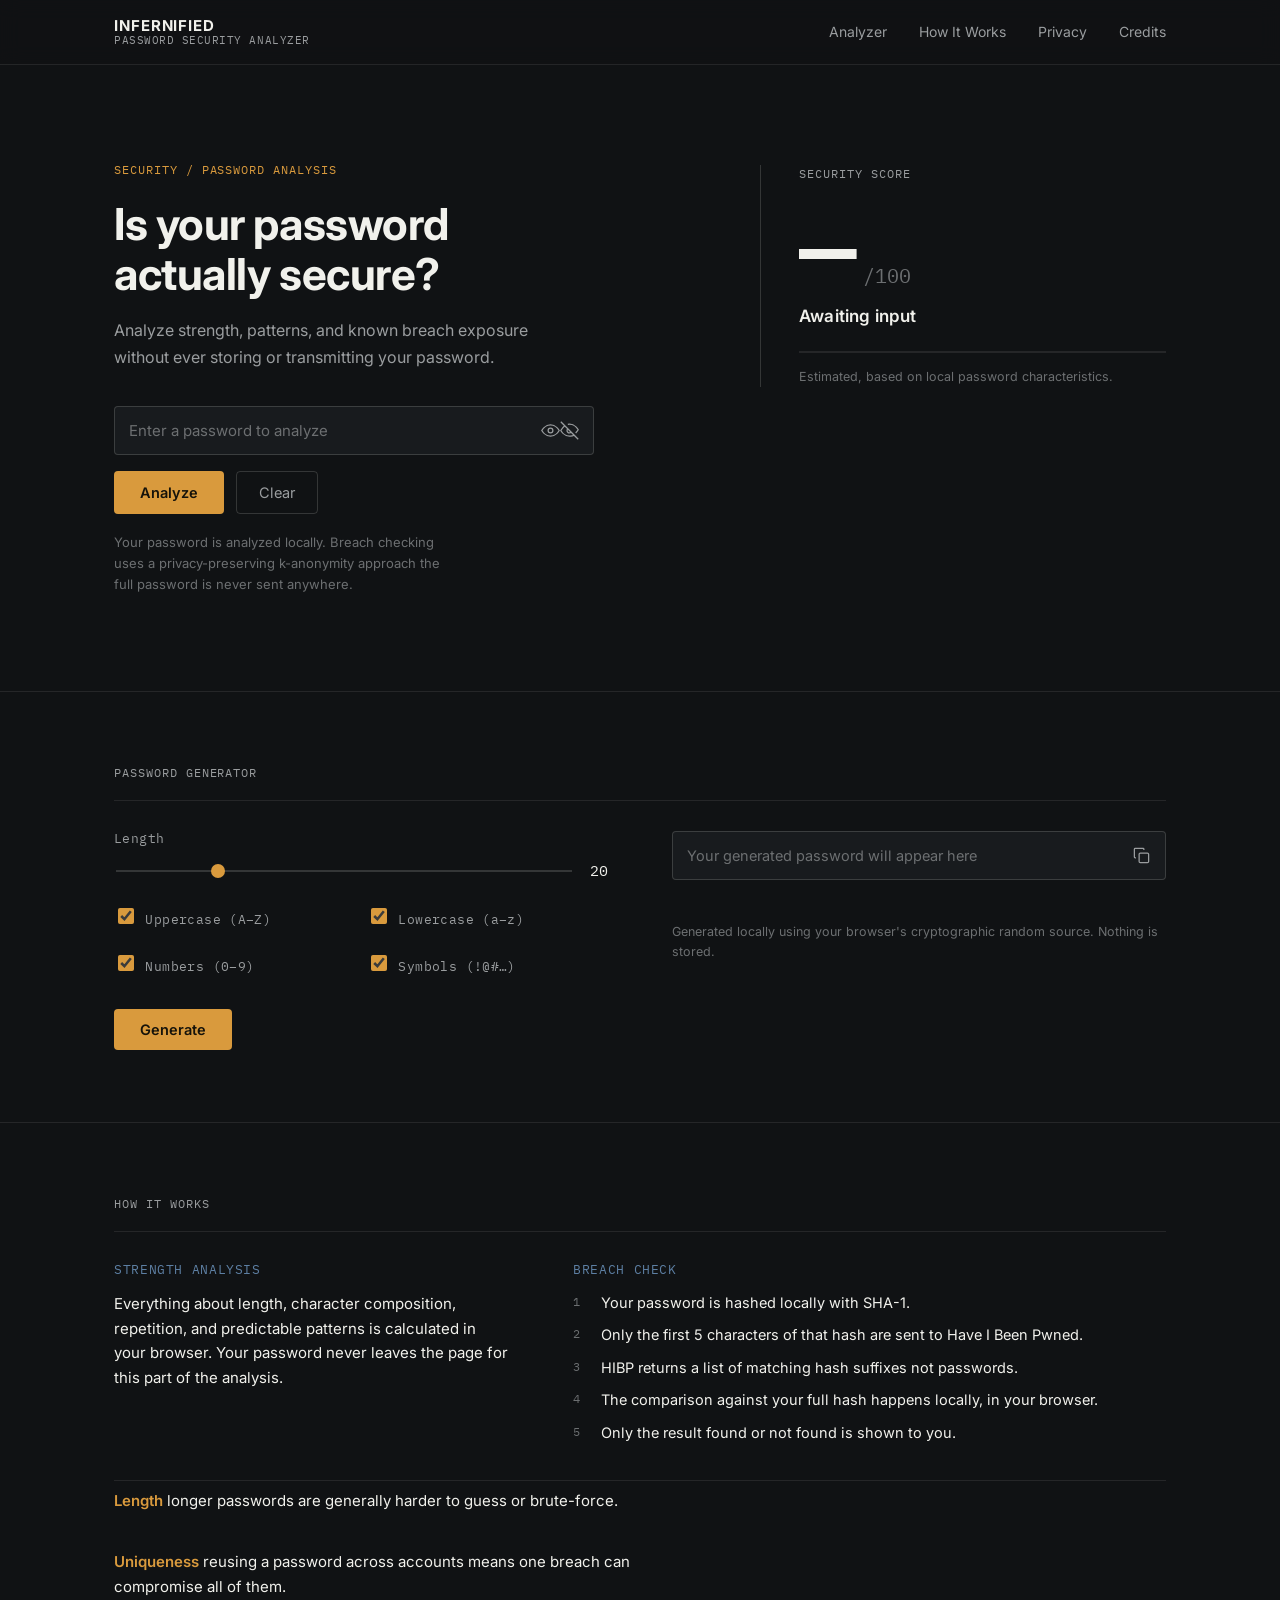
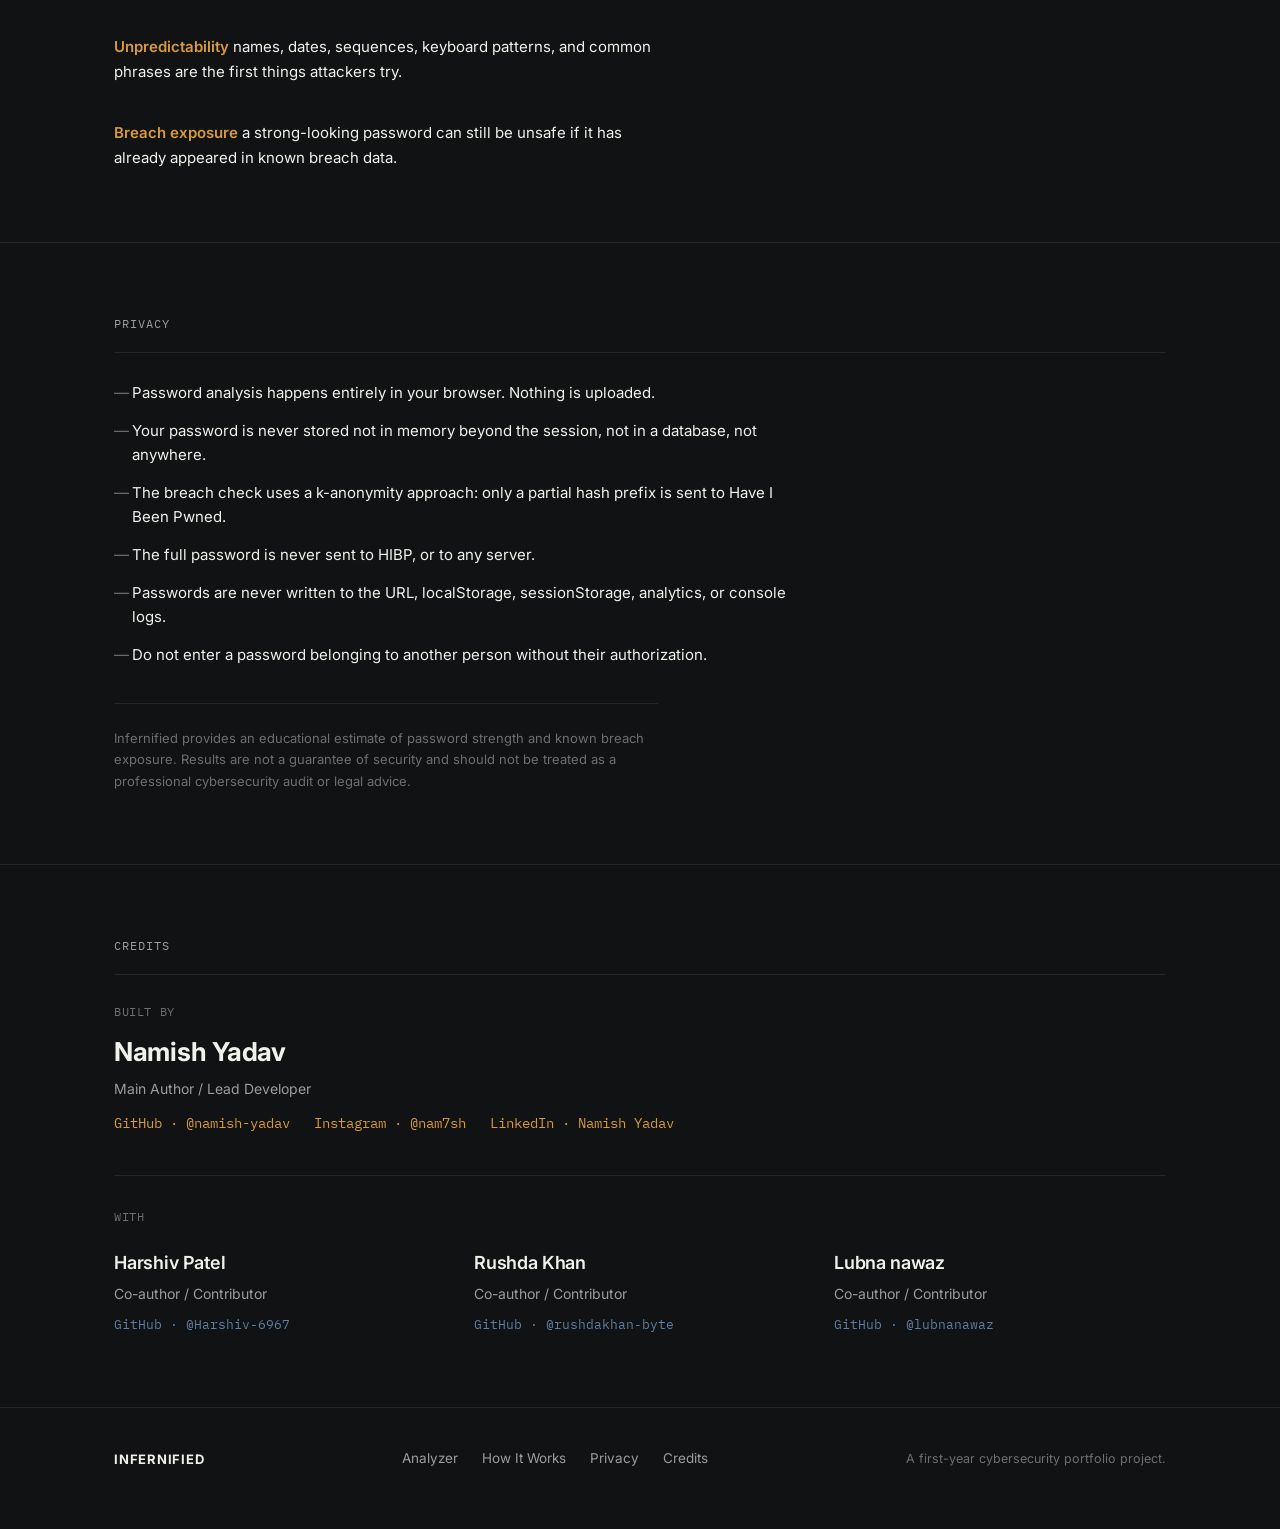
==== index.html @ f770ba9c "added the Open Graph (OG) metadata" ====
<!DOCTYPE html>
<html lang="en">
<head>
<meta charset="UTF-8" />
<meta name="viewport" content="width=device-width, initial-scale=1.0" />
<title>Infernified</title>
<meta name="description" content="A privacy-conscious password security analyzer. Local analysis, k-anonymity breach checking, no password ever stored or transmitted in full." />

<meta property="og:title" content="Infernified" />
<meta property="og:description" content="A privacy-conscious password security analyzer. Local analysis, k-anonymity breach checking, no password ever stored or transmitted in full." />
<meta property="og:image" content="https://infernified.vercel.app/og-image.png" />
<meta property="og:url" content="https://infernified.vercel.app/" />
<meta property="og:type" content="website" />

<meta name="twitter:card" content="summary_large_image" />
<meta name="twitter:title" content="Infernified" />
<meta name="twitter:description" content="A privacy-conscious password security analyzer." />
<meta name="twitter:image" content="https://infernified.vercel.app/og-image.png" />
<link rel="preconnect" href="https://fonts.googleapis.com">
<link rel="apple-touch-icon" sizes="180x180" href="assets/apple-touch-icon.png">
<link rel="icon" type="image/png" sizes="32x32" href="assets/favicon-32x32.png">
<link rel="icon" type="image/png" sizes="16x16" href="assets/favicon-16x16.png">
<link rel="manifest" href="assets/site.webmanifest">
<link rel="preconnect" href="https://fonts.gstatic.com" crossorigin>
<link href="https://fonts.googleapis.com/css2?family=Inter:wght@400;500;600;700&family=IBM+Plex+Mono:wght@400;500;600&display=swap" rel="stylesheet">
<link rel="stylesheet" href="style.css" />
</head>
<body>

<a class="skip-link" href="#main">Skip to content</a>

<header class="site-header">
  <div class="header-inner">
    <a href="#" class="wordmark">
      <span class="wordmark-name">INFERNIFIED</span>
      <span class="wordmark-label">Password Security Analyzer</span>
    </a>
    <nav class="main-nav" aria-label="Primary">
      <a href="#analyzer">Analyzer</a>
      <a href="#how-it-works">How It Works</a>
      <a href="#privacy">Privacy</a>
      <a href="#credits">Credits</a>
    </nav>
    <button class="nav-toggle" id="navToggle" aria-expanded="false" aria-controls="mobileNav" aria-label="Open menu">
      <span></span><span></span><span></span>
    </button>
  </div>
  <nav class="mobile-nav" id="mobileNav" aria-label="Primary mobile">
    <a href="#analyzer">Analyzer</a>
    <a href="#how-it-works">How It Works</a>
    <a href="#privacy">Privacy</a>
    <a href="#credits">Credits</a>
  </nav>
</header>

<main id="main">

  <!-- ============ HERO / ANALYZER ============ -->
  <section class="hero" id="analyzer">
    <div class="hero-inner">

      <div class="hero-left">
        <p class="eyebrow">Security / Password Analysis</p>
        <h1>Is your password actually secure?</h1>
        <p class="hero-sub">
          Analyze strength, patterns, and known breach exposure
          without ever storing or transmitting your password.
        </p>

        <form class="analyzer-form" id="analyzerForm" autocomplete="off">
          <div class="password-field">
            <label for="passwordInput" class="visually-hidden">Enter a password to analyze</label>
            <input
              type="password"
              id="passwordInput"
              name="password"
              placeholder="Enter a password to analyze"
              autocomplete="new-password"
              spellcheck="false"
            />
            <button type="button" class="icon-btn" id="toggleVisibility" aria-label="Show password" aria-pressed="false">
              <svg class="icon-eye" viewBox="0 0 24 24" fill="none" stroke="currentColor" stroke-width="1.6" aria-hidden="true">
                <path d="M1 12s4-7 11-7 11 7 11 7-4 7-11 7-11-7-11-7Z"/>
                <circle cx="12" cy="12" r="3"/>
              </svg>
              <svg class="icon-eye-off" viewBox="0 0 24 24" fill="none" stroke="currentColor" stroke-width="1.6" aria-hidden="true" hidden>
                <path d="M17.94 17.94A10.94 10.94 0 0 1 12 19c-7 0-11-7-11-7a20.3 20.3 0 0 1 5.06-5.94M9.9 4.24A10.4 10.4 0 0 1 12 4c7 0 11 7 11 7a20.3 20.3 0 0 1-3.22 4.06M14.12 14.12a3 3 0 1 1-4.24-4.24"/>
                <path d="M1 1l22 22"/>
              </svg>
            </button>
          </div>

          <div class="form-actions">
            <button type="submit" class="btn-primary" id="analyzeBtn">Analyze</button>
            <button type="button" class="btn-ghost" id="clearBtn">Clear</button>
          </div>

          <p class="local-note">
            Your password is analyzed locally. Breach checking uses a privacy-preserving k-anonymity approach
            the full password is never sent anywhere.
          </p>
        </form>
      </div>

      <div class="hero-right">
        <div class="score-panel" id="scorePanel" aria-live="polite">
          <p class="score-label">Security Score</p>
          <div class="score-value-row">
            <span class="score-value" id="scoreValue">—</span>
            <span class="score-max">/100</span>
          </div>
          <p class="score-classification" id="scoreClassification">Awaiting input</p>
          <div class="score-track" role="img" aria-label="Score indicator">
            <div class="score-fill" id="scoreFill"></div>
          </div>
          <p class="score-footnote">Estimated, based on local password characteristics.</p>
        </div>
      </div>

    </div>
  </section>

  <!-- ============ REPORT ============ -->
  <section class="report-section" id="report" hidden>
    <div class="report-inner">
      <p class="section-eyebrow">Password Analysis</p>
      <hr class="divider" />

      <div class="report-row report-row--summary">
        <div>
          <p class="report-label">Security Score</p>
          <p class="report-summary-text" id="reportSummary">—</p>
        </div>
      </div>
      <hr class="divider" />

      <div class="report-row">
        <p class="report-label">Composition</p>
        <dl class="composition-list" id="compositionList"></dl>
      </div>
      <hr class="divider" />

      <div class="report-row">
        <p class="report-label">Patterns</p>
        <p class="report-text" id="patternText">—</p>
      </div>
      <hr class="divider" />

      <div class="report-row">
        <p class="report-label">Entropy</p>
        <p class="report-text" id="entropyText">—</p>
      </div>
      <hr class="divider" />

      <div class="report-row">
        <p class="report-label">Exposure</p>
        <p class="report-status" id="exposureStatus">—</p>
        <p class="report-text-sub" id="exposureNote"></p>
      </div>
      <hr class="divider" />

      <div class="report-row">
        <p class="report-label">Recommendation</p>
        <p class="report-text" id="recommendationText">—</p>
      </div>
    </div>
  </section>

  <!-- ============ GENERATOR ============ -->
  <section class="generator-section" id="generator">
    <div class="generator-inner">
      <p class="section-eyebrow">Password Generator</p>
      <hr class="divider" />

      <div class="generator-grid">
        <div class="generator-controls">
          <div class="control-row">
            <label for="genLength">Length</label>
            <div class="length-control">
              <input type="range" id="genLength" min="8" max="64" value="20" />
              <output id="genLengthValue" for="genLength">20</output>
            </div>
          </div>

          <div class="control-row control-row--checks">
            <label class="checkbox">
              <input type="checkbox" id="genUpper" checked />
              <span>Uppercase (A–Z)</span>
            </label>
            <label class="checkbox">
              <input type="checkbox" id="genLower" checked />
              <span>Lowercase (a–z)</span>
            </label>
            <label class="checkbox">
              <input type="checkbox" id="genNumbers" checked />
              <span>Numbers (0–9)</span>
            </label>
            <label class="checkbox">
              <input type="checkbox" id="genSymbols" checked />
              <span>Symbols (!@#…)</span>
            </label>
          </div>

          <div class="form-actions">
            <button type="button" class="btn-primary" id="generateBtn">Generate</button>
          </div>
        </div>

        <div class="generator-output">
          <label for="generatedPassword" class="visually-hidden">Generated password</label>
          <div class="generated-row">
            <input type="text" id="generatedPassword" readonly placeholder="Your generated password will appear here" />
            <button type="button" class="icon-btn" id="copyBtn" aria-label="Copy password">
              <svg viewBox="0 0 24 24" fill="none" stroke="currentColor" stroke-width="1.6" aria-hidden="true">
                <rect x="9" y="9" width="12" height="12" rx="1.5"/>
                <path d="M5 15H4a1 1 0 0 1-1-1V4a1 1 0 0 1 1-1h10a1 1 0 0 1 1 1v1"/>
              </svg>
            </button>
          </div>
          <p class="copy-feedback" id="copyFeedback" aria-live="polite"></p>
          <p class="report-footnote">Generated locally using your browser's cryptographic random source. Nothing is stored.</p>
        </div>
      </div>
    </div>
  </section>

  <!-- ============ HOW IT WORKS ============ -->
  <section class="how-section" id="how-it-works">
    <div class="how-inner">
      <p class="section-eyebrow">How It Works</p>
      <hr class="divider" />

      <div class="how-grid">
        <div class="how-col">
          <p class="how-label">Strength analysis</p>
          <p class="report-text">
            Everything about length, character composition, repetition, and predictable
            patterns is calculated in your browser. Your password never leaves the page
            for this part of the analysis.
          </p>
        </div>
        <div class="how-col">
          <p class="how-label">Breach check</p>
          <ol class="flow-list">
            <li>Your password is hashed locally with SHA-1.</li>
            <li>Only the first 5 characters of that hash are sent to Have I Been Pwned.</li>
            <li>HIBP returns a list of matching hash suffixes not passwords.</li>
            <li>The comparison against your full hash happens locally, in your browser.</li>
            <li>Only the result found or not found is shown to you.</li>
          </ol>
        </div>
      </div>

      <div class="how-explainer">
        <p class="report-text">
          <strong>Length</strong> longer passwords are generally harder to guess or brute-force.
        </p>
        <p class="report-text">
          <strong>Uniqueness</strong> reusing a password across accounts means one breach can compromise all of them.
        </p>
        <p class="report-text">
          <strong>Unpredictability</strong> names, dates, sequences, keyboard patterns, and common
          phrases are the first things attackers try.
        </p>
        <p class="report-text">
          <strong>Breach exposure</strong> a strong-looking password can still be unsafe if it has
          already appeared in known breach data.
        </p>
      </div>
    </div>
  </section>

  <!-- ============ PRIVACY ============ -->
  <section class="privacy-section" id="privacy">
    <div class="privacy-inner">
      <p class="section-eyebrow">Privacy</p>
      <hr class="divider" />
      <ul class="privacy-list">
        <li>Password analysis happens entirely in your browser. Nothing is uploaded.</li>
        <li>Your password is never stored not in memory beyond the session, not in a database, not anywhere.</li>
        <li>The breach check uses a k-anonymity approach: only a partial hash prefix is sent to Have I Been Pwned.</li>
        <li>The full password is never sent to HIBP, or to any server.</li>
        <li>Passwords are never written to the URL, localStorage, sessionStorage, analytics, or console logs.</li>
        <li>Do not enter a password belonging to another person without their authorization.</li>
      </ul>

      <p class="disclaimer">
        Infernified provides an educational estimate of password strength and known breach
        exposure. Results are not a guarantee of security and should not be treated as a
        professional cybersecurity audit or legal advice.
      </p>
    </div>
  </section>

  <!-- ============ CREDITS ============ -->
  <section class="credits-section" id="credits">
    <div class="credits-inner">
      <p class="section-eyebrow">Credits</p>
      <hr class="divider" />

      <p class="credits-built-by">Built by</p>

      <div class="credit-main">
        <p class="credit-name">Namish Yadav</p>
        <p class="credit-role">Main Author / Lead Developer</p>
        <div class="credit-links">
          <a href="https://github.com/namish-yadav" target="_blank" rel="noopener noreferrer">GitHub · @namish-yadav</a>
          <a href="https://instagram.com/nam7sh" target="_blank" rel="noopener noreferrer">Instagram · @nam7sh</a>
          <a href="https://www.linkedin.com/in/namish-yadav-639769408/" target="_blank" rel="noopener noreferrer">LinkedIn · Namish Yadav</a>
        </div>
      </div>

      <p class="credits-with">With</p>

      <div class="credit-co-list">
        <div class="credit-co">
          <p class="credit-name credit-name--co">Harshiv Patel</p>
          <p class="credit-role">Co-author / Contributor</p>
          <a href="https://github.com/Harshiv-6967" target="_blank" rel="noopener noreferrer">GitHub · @Harshiv-6967</a>
        </div>
        <div class="credit-co">
          <p class="credit-name credit-name--co">Rushda Khan</p>
          <p class="credit-role">Co-author / Contributor</p>
          <a href="https://github.com/rushdakhan-byte" target="_blank" rel="noopener noreferrer">GitHub · @rushdakhan-byte</a>
         <!-- not needed <span class="credit-pending">GitHub · Pending</span> --> 
        </div>
        <div class="credit-co">
          <p class="credit-name credit-name--co">Lubna nawaz</p>
          <p class="credit-role">Co-author / Contributor</p>
          <a href="https://github.com/lubnanawaz" target="_blank" rel="noopener noreferrer">GitHub · @lubnanawaz</a>

           <!-- not needed <span class="credit-pending">GitHub · Pending</span> --> 
        </div>
      </div>
    </div>
  </section>

</main>

<footer class="site-footer">
  <div class="footer-inner">
    <span class="wordmark-name wordmark-name--small">INFERNIFIED</span>
    <nav class="footer-nav" aria-label="Footer">
      <a href="#analyzer">Analyzer</a>
      <a href="#how-it-works">How It Works</a>
      <a href="#privacy">Privacy</a>
      <a href="#credits">Credits</a>
    </nav>
    <p class="footer-note">A first-year cybersecurity portfolio project.</p>
  </div>
</footer>

<script src="script.js"></script>
</body>
</html>
---- style.css ----
/* ==========================================================
   INFERNIFIED — Design Tokens
   ========================================================== */

:root {
  --bg: #101214;
  --surface: #181B1E;
  --surface-raised: #1D2023;
  --text-primary: #F1F1EC;
  --text-secondary: #9A9D9F;
  --text-tertiary: #6C6F71;
  --accent: #D99A3D;
  --accent-blue: #5D7FA3;
  --border: rgba(241, 241, 236, 0.09);
  --border-strong: rgba(241, 241, 236, 0.16);

  --state-danger: #C4674B;
  --state-caution: #C9A24D;
  --state-neutral: #7C9A87;

  --font-ui: 'Inter', -apple-system, BlinkMacSystemFont, 'Segoe UI', sans-serif;
  --font-mono: 'IBM Plex Mono', 'SFMono-Regular', Consolas, monospace;

  --max-width: 1180px;
  --edge: clamp(20px, 5vw, 64px);

  --ease: cubic-bezier(0.2, 0.6, 0.2, 1);
}

@media (prefers-reduced-motion: reduce) {
  * {
    animation-duration: 0.001ms !important;
    animation-iteration-count: 1 !important;
    transition-duration: 0.001ms !important;
    scroll-behavior: auto !important;
  }
}

/* ==========================================================
   Reset
   ========================================================== */

*, *::before, *::after { box-sizing: border-box; }

html {
  scroll-behavior: smooth;
  scroll-padding-top: 88px;
}

body {
  margin: 0;
  background: var(--bg);
  color: var(--text-primary);
  font-family: var(--font-ui);
  font-size: 16px;
  line-height: 1.55;
  -webkit-font-smoothing: antialiased;
  text-rendering: optimizeLegibility;
}

img { max-width: 100%; display: block; }
a { color: inherit; text-decoration: none; }
button { font-family: inherit; cursor: pointer; }
input { font-family: inherit; }
ul, ol, dl { margin: 0; padding: 0; }
h1, h2, h3, p { margin: 0; }

.visually-hidden {
  position: absolute;
  width: 1px; height: 1px;
  padding: 0; margin: -1px;
  overflow: hidden;
  clip: rect(0,0,0,0);
  white-space: nowrap; border: 0;
}

.skip-link {
  position: absolute;
  top: -48px; left: 12px;
  background: var(--accent);
  color: #101214;
  padding: 10px 16px;
  border-radius: 4px;
  font-weight: 600;
  z-index: 200;
  transition: top 0.2s var(--ease);
}
.skip-link:focus { top: 12px; }

:focus-visible {
  outline: 2px solid var(--accent);
  outline-offset: 3px;
  border-radius: 2px;
}

/* ==========================================================
   Header
   ========================================================== */

.site-header {
  position: sticky;
  top: 0;
  z-index: 100;
  background: rgba(16, 18, 20, 0.88);
  backdrop-filter: blur(10px);
  border-bottom: 1px solid var(--border);
}

.header-inner {
  max-width: var(--max-width);
  margin: 0 auto;
  padding: 18px var(--edge);
  display: flex;
  align-items: center;
  justify-content: space-between;
  gap: 24px;
}

.wordmark {
  display: flex;
  flex-direction: column;
  gap: 2px;
  line-height: 1;
}

.wordmark-name {
  font-size: 15px;
  font-weight: 700;
  letter-spacing: 0.06em;
}

.wordmark-name--small { font-size: 13px; }

.wordmark-label {
  font-family: var(--font-mono);
  font-size: 10.5px;
  letter-spacing: 0.05em;
  color: var(--text-secondary);
  text-transform: uppercase;
}

.main-nav {
  display: flex;
  gap: 32px;
}

.main-nav a {
  font-size: 14px;
  color: var(--text-secondary);
  transition: color 0.15s var(--ease);
}

.main-nav a:hover,
.main-nav a:focus-visible { color: var(--text-primary); }

.nav-toggle {
  display: none;
  flex-direction: column;
  gap: 5px;
  background: none;
  border: none;
  padding: 8px;
}

.nav-toggle span {
  width: 20px; height: 1.5px;
  background: var(--text-primary);
  display: block;
}

.mobile-nav {
  display: none;
  flex-direction: column;
  padding: 8px var(--edge) 20px;
  border-top: 1px solid var(--border);
}

.mobile-nav a {
  padding: 12px 0;
  font-size: 15px;
  color: var(--text-secondary);
  border-bottom: 1px solid var(--border);
}

.mobile-nav.open { display: flex; }

/* ==========================================================
   Hero
   ========================================================== */

.hero {
  padding: clamp(48px, 8vw, 96px) 0 clamp(56px, 8vw, 96px);
  border-bottom: 1px solid var(--border);
}

.hero-inner {
  max-width: var(--max-width);
  margin: 0 auto;
  padding: 0 var(--edge);
  display: grid;
  grid-template-columns: minmax(0, 1.05fr) minmax(280px, 0.75fr);
  gap: clamp(40px, 6vw, 96px);
  align-items: start;
}

.eyebrow {
  font-family: var(--font-mono);
  font-size: 12px;
  letter-spacing: 0.08em;
  text-transform: uppercase;
  color: var(--accent);
  margin-bottom: 20px;
}

.hero-left h1 {
  font-size: clamp(30px, 4vw, 44px);
  font-weight: 700;
  line-height: 1.14;
  letter-spacing: -0.01em;
  max-width: 16ch;
}

.hero-sub {
  margin-top: 18px;
  color: var(--text-secondary);
  font-size: 16px;
  max-width: 46ch;
  line-height: 1.65;
}

.analyzer-form {
  margin-top: 36px;
  max-width: 480px;
}

.password-field {
  display: flex;
  align-items: center;
  border: 1px solid var(--border-strong);
  background: var(--surface);
  border-radius: 4px;
  transition: border-color 0.15s var(--ease);
}

.password-field:focus-within {
  border-color: var(--accent);
}

.password-field input {
  flex: 1;
  min-width: 0;
  background: transparent;
  border: none;
  color: var(--text-primary);
  font-size: 15px;
  padding: 14px 14px;
  outline: none;
}

.password-field input::placeholder { color: var(--text-tertiary); }

.icon-btn {
  background: none;
  border: none;
  color: var(--text-secondary);
  padding: 10px 14px;
  display: flex;
  align-items: center;
  transition: color 0.15s var(--ease);
}

.icon-btn:hover { color: var(--text-primary); }
.icon-btn svg { width: 19px; height: 19px; }

.form-actions {
  display: flex;
  gap: 12px;
  margin-top: 16px;
}

.btn-primary {
  background: var(--accent);
  color: #16130A;
  border: none;
  font-weight: 600;
  font-size: 14.5px;
  padding: 12px 26px;
  border-radius: 4px;
  transition: filter 0.15s var(--ease), transform 0.1s var(--ease);
}

.btn-primary:hover { filter: brightness(1.08); }
.btn-primary:active { transform: translateY(1px); }

.btn-ghost {
  background: transparent;
  color: var(--text-secondary);
  border: 1px solid var(--border-strong);
  font-size: 14.5px;
  padding: 12px 22px;
  border-radius: 4px;
  transition: border-color 0.15s var(--ease), color 0.15s var(--ease);
}

.btn-ghost:hover { border-color: var(--text-secondary); color: var(--text-primary); }

.local-note {
  margin-top: 18px;
  font-size: 13px;
  color: var(--text-tertiary);
  line-height: 1.6;
  max-width: 42ch;
}

/* ---- Score panel ---- */

.hero-right { padding-top: 4px; }

.score-panel {
  border-left: 1px solid var(--border-strong);
  padding-left: clamp(24px, 3vw, 40px);
}

.score-label {
  font-family: var(--font-mono);
  font-size: 12px;
  letter-spacing: 0.08em;
  text-transform: uppercase;
  color: var(--text-secondary);
}

.score-value-row {
  display: flex;
  align-items: baseline;
  gap: 8px;
  margin-top: 14px;
}

.score-value {
  font-family: var(--font-mono);
  font-size: clamp(64px, 9vw, 96px);
  font-weight: 600;
  line-height: 1;
  letter-spacing: -0.02em;
  transition: color 0.25s var(--ease);
}

.score-max {
  font-family: var(--font-mono);
  font-size: 20px;
  color: var(--text-tertiary);
}

.score-classification {
  margin-top: 10px;
  font-size: 17px;
  font-weight: 600;
  letter-spacing: 0.01em;
}

.score-track {
  margin-top: 22px;
  height: 2px;
  background: var(--border);
  position: relative;
  overflow: hidden;
}

.score-fill {
  height: 100%;
  width: 0%;
  background: var(--accent);
  transition: width 0.4s var(--ease), background-color 0.3s var(--ease);
}

.score-footnote {
  margin-top: 14px;
  font-size: 12.5px;
  color: var(--text-tertiary);
}

/* score state colors */
.score-panel[data-state="very-weak"] .score-value,
.score-panel[data-state="weak"] .score-value { color: var(--state-danger); }
.score-panel[data-state="very-weak"] .score-fill,
.score-panel[data-state="weak"] .score-fill { background: var(--state-danger); }

.score-panel[data-state="moderate"] .score-value { color: var(--state-caution); }
.score-panel[data-state="moderate"] .score-fill { background: var(--state-caution); }

.score-panel[data-state="strong"] .score-value,
.score-panel[data-state="very-strong"] .score-value { color: var(--text-primary); }
.score-panel[data-state="strong"] .score-fill,
.score-panel[data-state="very-strong"] .score-fill { background: var(--accent); }

/* ==========================================================
   Shared section layout
   ========================================================== */

.report-section,
.generator-section,
.how-section,
.privacy-section,
.credits-section {
  border-bottom: 1px solid var(--border);
}

.report-inner,
.generator-inner,
.how-inner,
.privacy-inner,
.credits-inner {
  max-width: var(--max-width);
  margin: 0 auto;
  padding: clamp(48px, 6vw, 72px) var(--edge);
}

.section-eyebrow {
  font-family: var(--font-mono);
  font-size: 12px;
  letter-spacing: 0.08em;
  text-transform: uppercase;
  color: var(--text-secondary);
  margin-bottom: 18px;
}

.divider {
  border: none;
  border-top: 1px solid var(--border);
  margin: 0 0 28px;
}

.report-row { padding-bottom: 28px; }

.report-label {
  font-family: var(--font-mono);
  font-size: 12.5px;
  letter-spacing: 0.05em;
  text-transform: uppercase;
  color: var(--text-secondary);
  margin-bottom: 12px;
}

.report-summary-text {
  font-size: 16px;
  max-width: 60ch;
  color: var(--text-primary);
}

.report-text {
  font-size: 15px;
  color: var(--text-primary);
  max-width: 62ch;
  line-height: 1.65;
}

.report-text-sub {
  margin-top: 8px;
  font-size: 13.5px;
  color: var(--text-tertiary);
  max-width: 55ch;
}

.report-footnote {
  margin-top: 14px;
  font-size: 12.5px;
  color: var(--text-tertiary);
}

.report-status {
  font-size: 16px;
  font-weight: 600;
}

.report-status[data-status="found"] { color: var(--state-danger); }
.report-status[data-status="not-found"] { color: var(--text-primary); }
.report-status[data-status="unavailable"] { color: var(--state-caution); }

/* composition list */

.composition-list {
  display: grid;
  grid-template-columns: repeat(auto-fill, minmax(220px, 1fr));
  gap: 12px 32px;
}

.composition-list div {
  display: flex;
  justify-content: space-between;
  align-items: baseline;
  border-bottom: 1px solid var(--border);
  padding-bottom: 8px;
}

.composition-list dt {
  font-size: 14px;
  color: var(--text-secondary);
}

.composition-list dd {
  margin: 0;
  font-family: var(--font-mono);
  font-size: 14px;
  color: var(--text-primary);
}

.composition-list dd[data-present="true"] { color: var(--accent); }
.composition-list dd[data-present="false"] { color: var(--text-tertiary); }

/* ==========================================================
   Generator
   ========================================================== */

.generator-grid {
  display: grid;
  grid-template-columns: minmax(0, 1fr) minmax(0, 1fr);
  gap: clamp(32px, 5vw, 64px);
}

.control-row { margin-bottom: 22px; }

.control-row label {
  display: block;
  font-size: 13px;
  color: var(--text-secondary);
  margin-bottom: 10px;
  font-family: var(--font-mono);
  letter-spacing: 0.03em;
}

.length-control {
  display: flex;
  align-items: center;
  gap: 16px;
}

.length-control input[type="range"] {
  flex: 1;
  appearance: none;
  height: 2px;
  background: var(--border-strong);
  outline: none;
}

.length-control input[type="range"]::-webkit-slider-thumb {
  appearance: none;
  width: 14px; height: 14px;
  border-radius: 50%;
  background: var(--accent);
  cursor: pointer;
  border: none;
}

.length-control input[type="range"]::-moz-range-thumb {
  width: 14px; height: 14px;
  border-radius: 50%;
  background: var(--accent);
  cursor: pointer;
  border: none;
}

.length-control output {
  font-family: var(--font-mono);
  font-size: 15px;
  min-width: 2ch;
  text-align: right;
}

.control-row--checks {
  display: grid;
  grid-template-columns: 1fr 1fr;
  gap: 12px;
}

.checkbox {
  display: flex;
  align-items: center;
  gap: 10px;
  font-size: 14.5px;
  color: var(--text-primary);
  cursor: pointer;
}

.checkbox input {
  width: 16px; height: 16px;
  accent-color: var(--accent);
}

.generator-output { padding-top: 2px; }

.generated-row {
  display: flex;
  align-items: center;
  border: 1px solid var(--border-strong);
  background: var(--surface);
  border-radius: 4px;
}

.generated-row input {
  flex: 1;
  min-width: 0;
  background: transparent;
  border: none;
  color: var(--text-primary);
  font-family: var(--font-mono);
  font-size: 14.5px;
  padding: 14px;
  outline: none;
}

.generated-row input::placeholder {
  font-family: var(--font-ui);
  color: var(--text-tertiary);
}

.copy-feedback {
  margin-top: 10px;
  font-size: 13px;
  color: var(--accent);
  min-height: 18px;
}

/* ==========================================================
   How it works
   ========================================================== */

.how-grid {
  display: grid;
  grid-template-columns: minmax(0, 0.8fr) minmax(0, 1.2fr);
  gap: clamp(32px, 5vw, 64px);
  margin-bottom: 36px;
}

.how-label {
  font-family: var(--font-mono);
  font-size: 12.5px;
  letter-spacing: 0.05em;
  text-transform: uppercase;
  color: var(--accent-blue);
  margin-bottom: 12px;
}

.flow-list {
  list-style: none;
  counter-reset: flow;
  display: flex;
  flex-direction: column;
  gap: 10px;
}

.flow-list li {
  counter-increment: flow;
  font-size: 14.5px;
  color: var(--text-primary);
  padding-left: 28px;
  position: relative;
  line-height: 1.55;
}

.flow-list li::before {
  content: counter(flow);
  position: absolute;
  left: 0;
  top: 0.1em;
  font-family: var(--font-mono);
  font-size: 12px;
  color: var(--text-tertiary);
}

.how-explainer {
  display: grid;
  gap: 18px;
  padding-top: 8px;
  border-top: 1px solid var(--border);
}

.how-explainer p { padding-top: 18px; }
.how-explainer p:first-child { padding-top: 0; }

.how-explainer strong { color: var(--accent); font-weight: 600; }

/* ==========================================================
   Privacy
   ========================================================== */

.privacy-list {
  display: flex;
  flex-direction: column;
  gap: 14px;
  list-style: none;
  max-width: 68ch;
  margin-bottom: 36px;
}

.privacy-list li {
  font-size: 15px;
  line-height: 1.6;
  color: var(--text-primary);
  padding-left: 18px;
  position: relative;
}

.privacy-list li::before {
  content: '—';
  position: absolute;
  left: 0;
  color: var(--text-tertiary);
}

.disclaimer {
  font-size: 13px;
  color: var(--text-tertiary);
  max-width: 68ch;
  line-height: 1.65;
  border-top: 1px solid var(--border);
  padding-top: 24px;
}

/* ==========================================================
   Credits
   ========================================================== */

.credits-built-by {
  font-family: var(--font-mono);
  font-size: 12px;
  letter-spacing: 0.05em;
  text-transform: uppercase;
  color: var(--text-tertiary);
  margin-bottom: 10px;
}

.credit-main { margin-bottom: 40px; }

.credit-name {
  font-size: 26px;
  font-weight: 700;
  letter-spacing: -0.01em;
}

.credit-name--co { font-size: 18px; font-weight: 600; }

.credit-role {
  margin-top: 6px;
  font-size: 14px;
  color: var(--text-secondary);
}

.credit-links {
  display: flex;
  gap: 24px;
  margin-top: 14px;
  flex-wrap: wrap;
}

.credit-links a {
  font-family: var(--font-mono);
  font-size: 13.5px;
  color: var(--accent);
  border-bottom: 1px solid transparent;
  transition: border-color 0.15s var(--ease);
}

.credit-links a:hover,
.credit-links a:focus-visible { border-color: var(--accent); }

.credits-with {
  font-family: var(--font-mono);
  font-size: 12px;
  letter-spacing: 0.05em;
  text-transform: uppercase;
  color: var(--text-tertiary);
  margin-bottom: 22px;
  border-top: 1px solid var(--border);
  padding-top: 32px;
}

.credit-co-list {
  display: grid;
  grid-template-columns: repeat(auto-fit, minmax(200px, 1fr));
  gap: 28px;
}

.credit-co a {
  display: inline-block;
  margin-top: 10px;
  font-family: var(--font-mono);
  font-size: 13px;
  color: var(--accent-blue);
}

.credit-pending {
  display: inline-block;
  margin-top: 10px;
  font-family: var(--font-mono);
  font-size: 13px;
  color: var(--text-tertiary);
}

/* ==========================================================
   Footer
   ========================================================== */

.site-footer { padding: 40px 0 60px; }

.footer-inner {
  max-width: var(--max-width);
  margin: 0 auto;
  padding: 0 var(--edge);
  display: flex;
  align-items: center;
  justify-content: space-between;
  flex-wrap: wrap;
  gap: 16px;
}

.footer-nav {
  display: flex;
  gap: 24px;
}

.footer-nav a {
  font-size: 13.5px;
  color: var(--text-secondary);
}

.footer-nav a:hover { color: var(--text-primary); }

.footer-note {
  font-size: 12.5px;
  color: var(--text-tertiary);
}

/* ==========================================================
   Responsive
   ========================================================== */

@media (max-width: 900px) {
  .hero-inner {
    grid-template-columns: 1fr;
  }

  .score-panel {
    border-left: none;
    border-top: 1px solid var(--border-strong);
    padding-left: 0;
    padding-top: 28px;
    margin-top: 8px;
  }

  .how-grid { grid-template-columns: 1fr; }
  .generator-grid { grid-template-columns: 1fr; }
}

@media (max-width: 640px) {
  .main-nav { display: none; }
  .nav-toggle { display: flex; }

  .control-row--checks { grid-template-columns: 1fr; }

  .composition-list { grid-template-columns: 1fr; }

  .footer-inner { flex-direction: column; align-items: flex-start; }
}
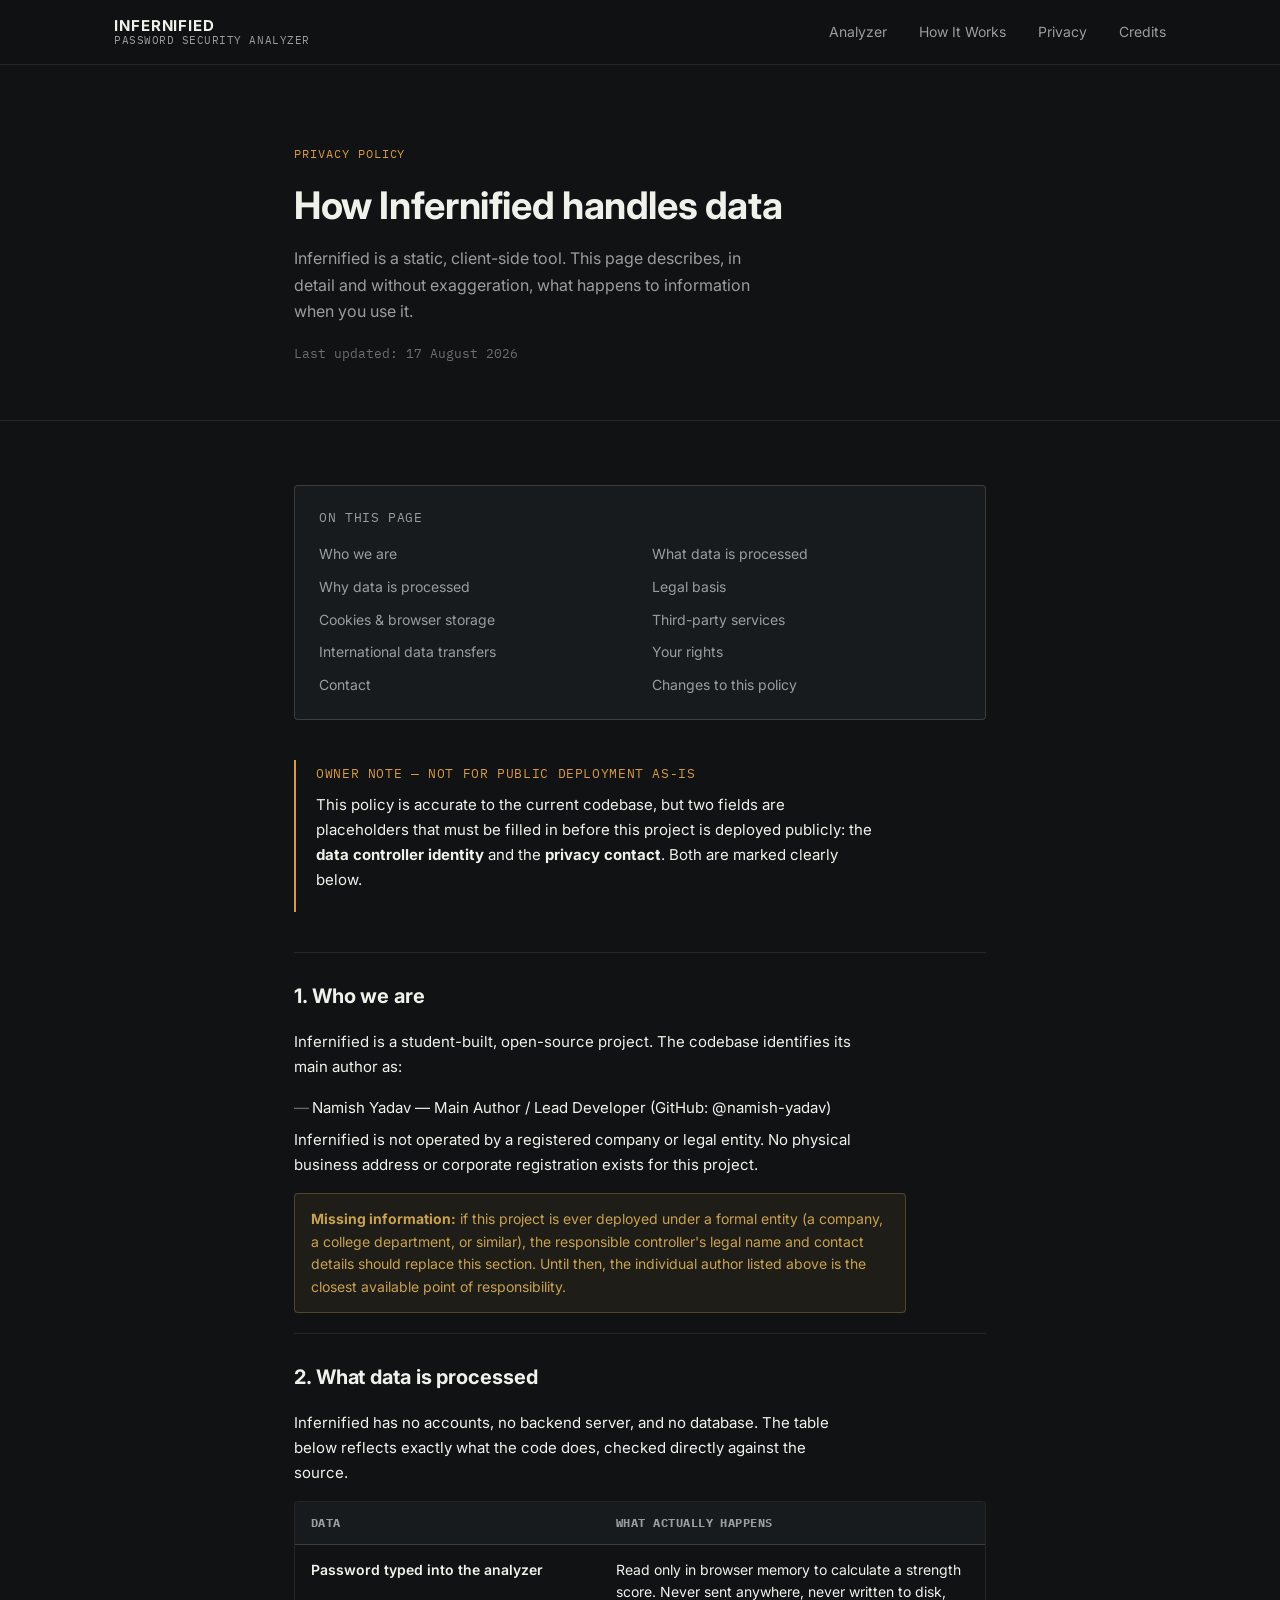
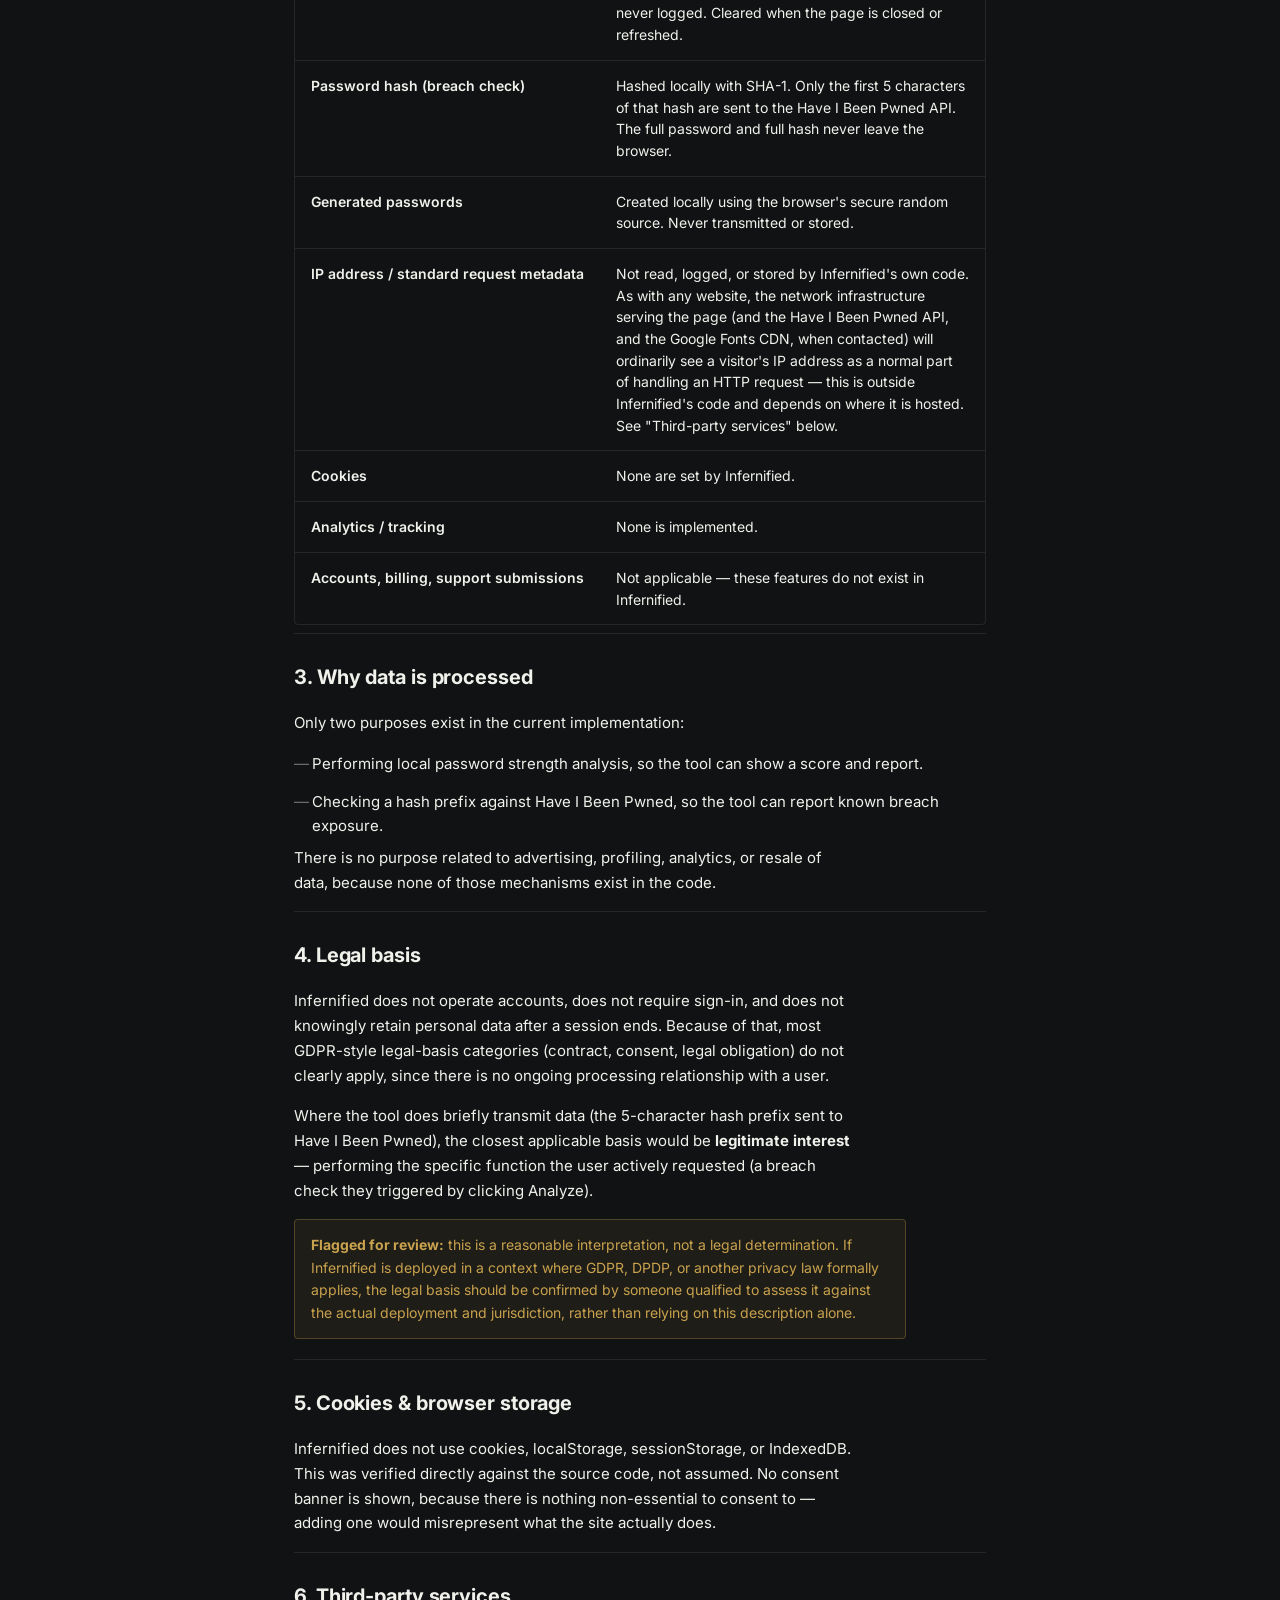
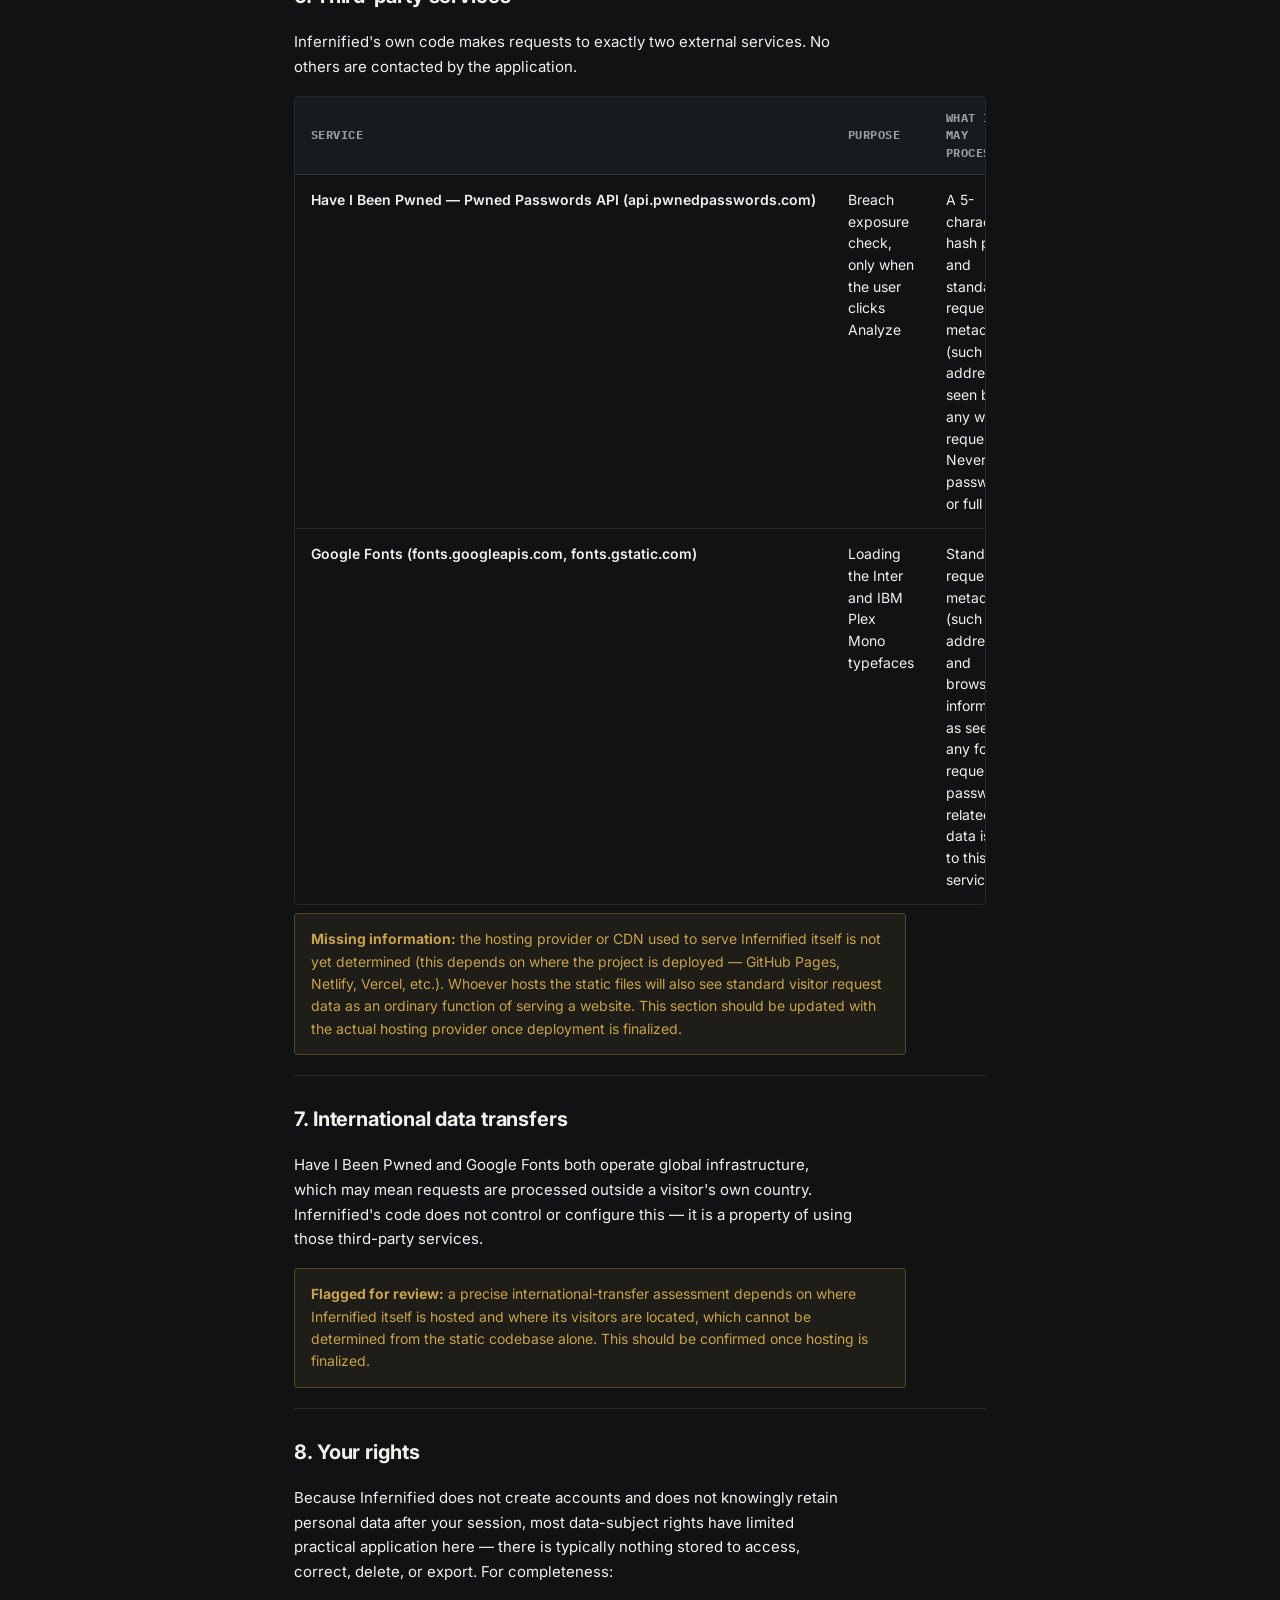
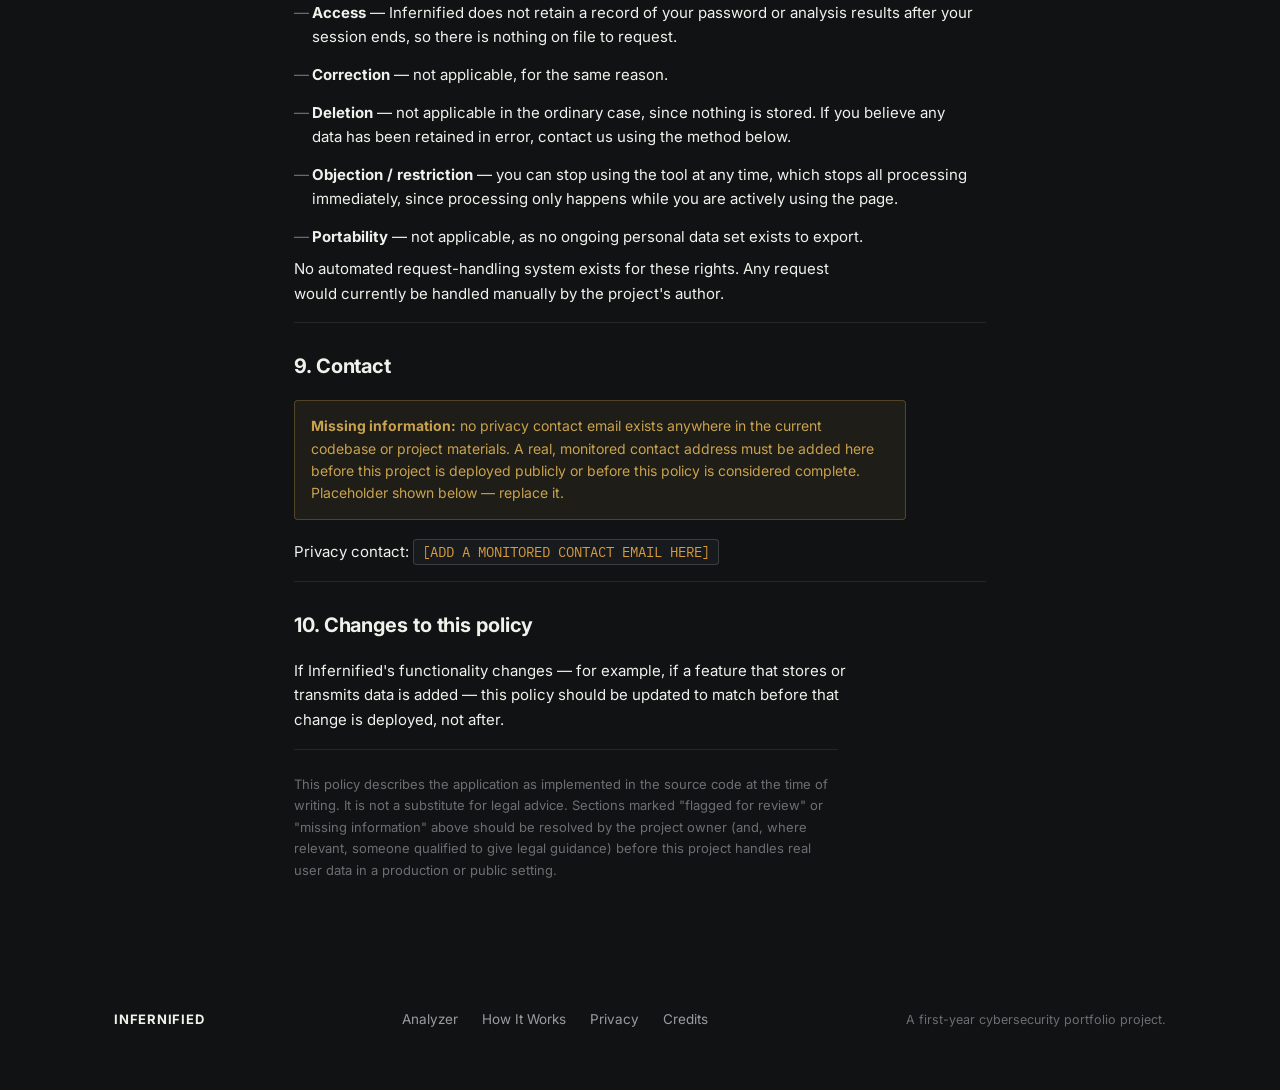
==== commit 200f1d8c: "added more features and accessiblity" ====
--- a/index.html
+++ b/index.html
@@ -3,335 +3,320 @@
 <head>
 <meta charset="UTF-8" />
 <meta name="viewport" content="width=device-width, initial-scale=1.0" />
-<title>Infernified</title>
-<meta name="description" content="A privacy-conscious password security analyzer. Local analysis, k-anonymity breach checking, no password ever stored or transmitted in full." />
-
-<meta property="og:title" content="Infernified" />
-<meta property="og:description" content="A privacy-conscious password security analyzer. Local analysis, k-anonymity breach checking, no password ever stored or transmitted in full." />
-<meta property="og:image" content="https://infernified.vercel.app/og-image.png" />
-<meta property="og:url" content="https://infernified.vercel.app/" />
-<meta property="og:type" content="website" />
-
-<meta name="twitter:card" content="summary_large_image" />
-<meta name="twitter:title" content="Infernified" />
-<meta name="twitter:description" content="A privacy-conscious password security analyzer." />
-<meta name="twitter:image" content="https://infernified.vercel.app/og-image.png" />
+<title>Privacy Policy — Infernified</title>
+<meta name="description" content="Infernified's privacy policy: what data is processed, what isn't, and why." />
 <link rel="preconnect" href="https://fonts.googleapis.com">
-<link rel="apple-touch-icon" sizes="180x180" href="assets/apple-touch-icon.png">
-<link rel="icon" type="image/png" sizes="32x32" href="assets/favicon-32x32.png">
-<link rel="icon" type="image/png" sizes="16x16" href="assets/favicon-16x16.png">
-<link rel="manifest" href="assets/site.webmanifest">
 <link rel="preconnect" href="https://fonts.gstatic.com" crossorigin>
 <link href="https://fonts.googleapis.com/css2?family=Inter:wght@400;500;600;700&family=IBM+Plex+Mono:wght@400;500;600&display=swap" rel="stylesheet">
 <link rel="stylesheet" href="style.css" />
 </head>
 <body>
 
-<a class="skip-link" href="#main">Skip to content</a>
+<a class="skip-link" href="#policy-main">Skip to content</a>
 
 <header class="site-header">
   <div class="header-inner">
-    <a href="#" class="wordmark">
+    <a href="index.html" class="wordmark">
       <span class="wordmark-name">INFERNIFIED</span>
       <span class="wordmark-label">Password Security Analyzer</span>
     </a>
     <nav class="main-nav" aria-label="Primary">
-      <a href="#analyzer">Analyzer</a>
-      <a href="#how-it-works">How It Works</a>
-      <a href="#privacy">Privacy</a>
-      <a href="#credits">Credits</a>
+      <a href="index.html#analyzer">Analyzer</a>
+      <a href="index.html#how-it-works">How It Works</a>
+      <a href="privacy.html" aria-current="page">Privacy</a>
+      <a href="index.html#credits">Credits</a>
     </nav>
     <button class="nav-toggle" id="navToggle" aria-expanded="false" aria-controls="mobileNav" aria-label="Open menu">
       <span></span><span></span><span></span>
     </button>
   </div>
   <nav class="mobile-nav" id="mobileNav" aria-label="Primary mobile">
-    <a href="#analyzer">Analyzer</a>
-    <a href="#how-it-works">How It Works</a>
-    <a href="#privacy">Privacy</a>
-    <a href="#credits">Credits</a>
+    <a href="index.html#analyzer">Analyzer</a>
+    <a href="index.html#how-it-works">How It Works</a>
+    <a href="privacy.html" aria-current="page">Privacy</a>
+    <a href="index.html#credits">Credits</a>
   </nav>
 </header>
 
-<main id="main">
-
-  <!-- ============ HERO / ANALYZER ============ -->
-  <section class="hero" id="analyzer">
-    <div class="hero-inner">
-
-      <div class="hero-left">
-        <p class="eyebrow">Security / Password Analysis</p>
-        <h1>Is your password actually secure?</h1>
-        <p class="hero-sub">
-          Analyze strength, patterns, and known breach exposure
-          without ever storing or transmitting your password.
-        </p>
-
-        <form class="analyzer-form" id="analyzerForm" autocomplete="off">
-          <div class="password-field">
-            <label for="passwordInput" class="visually-hidden">Enter a password to analyze</label>
-            <input
-              type="password"
-              id="passwordInput"
-              name="password"
-              placeholder="Enter a password to analyze"
-              autocomplete="new-password"
-              spellcheck="false"
-            />
-            <button type="button" class="icon-btn" id="toggleVisibility" aria-label="Show password" aria-pressed="false">
-              <svg class="icon-eye" viewBox="0 0 24 24" fill="none" stroke="currentColor" stroke-width="1.6" aria-hidden="true">
-                <path d="M1 12s4-7 11-7 11 7 11 7-4 7-11 7-11-7-11-7Z"/>
-                <circle cx="12" cy="12" r="3"/>
-              </svg>
-              <svg class="icon-eye-off" viewBox="0 0 24 24" fill="none" stroke="currentColor" stroke-width="1.6" aria-hidden="true" hidden>
-                <path d="M17.94 17.94A10.94 10.94 0 0 1 12 19c-7 0-11-7-11-7a20.3 20.3 0 0 1 5.06-5.94M9.9 4.24A10.4 10.4 0 0 1 12 4c7 0 11 7 11 7a20.3 20.3 0 0 1-3.22 4.06M14.12 14.12a3 3 0 1 1-4.24-4.24"/>
-                <path d="M1 1l22 22"/>
-              </svg>
-            </button>
-          </div>
-
-          <div class="form-actions">
-            <button type="submit" class="btn-primary" id="analyzeBtn">Analyze</button>
-            <button type="button" class="btn-ghost" id="clearBtn">Clear</button>
-          </div>
-
-          <p class="local-note">
-            Your password is analyzed locally. Breach checking uses a privacy-preserving k-anonymity approach
-            the full password is never sent anywhere.
-          </p>
-        </form>
-      </div>
-
-      <div class="hero-right">
-        <div class="score-panel" id="scorePanel" aria-live="polite">
-          <p class="score-label">Security Score</p>
-          <div class="score-value-row">
-            <span class="score-value" id="scoreValue">—</span>
-            <span class="score-max">/100</span>
-          </div>
-          <p class="score-classification" id="scoreClassification">Awaiting input</p>
-          <div class="score-track" role="img" aria-label="Score indicator">
-            <div class="score-fill" id="scoreFill"></div>
-          </div>
-          <p class="score-footnote">Estimated, based on local password characteristics.</p>
-        </div>
-      </div>
-
+<main id="policy-main">
+
+  <section class="policy-hero">
+    <div class="policy-inner">
+      <p class="eyebrow">Privacy Policy</p>
+      <h1 class="policy-title">How Infernified handles data</h1>
+      <p class="hero-sub">
+        Infernified is a static, client-side tool. This page describes, in detail
+        and without exaggeration, what happens to information when you use it.
+      </p>
+      <p class="policy-updated">Last updated: <span id="lastUpdated">17 August 2026</span></p>
     </div>
   </section>
 
-  <!-- ============ REPORT ============ -->
-  <section class="report-section" id="report" hidden>
-    <div class="report-inner">
-      <p class="section-eyebrow">Password Analysis</p>
-      <hr class="divider" />
-
-      <div class="report-row report-row--summary">
-        <div>
-          <p class="report-label">Security Score</p>
-          <p class="report-summary-text" id="reportSummary">—</p>
-        </div>
-      </div>
-      <hr class="divider" />
-
-      <div class="report-row">
-        <p class="report-label">Composition</p>
-        <dl class="composition-list" id="compositionList"></dl>
-      </div>
-      <hr class="divider" />
-
-      <div class="report-row">
-        <p class="report-label">Patterns</p>
-        <p class="report-text" id="patternText">—</p>
-      </div>
-      <hr class="divider" />
-
-      <div class="report-row">
-        <p class="report-label">Entropy</p>
-        <p class="report-text" id="entropyText">—</p>
-      </div>
-      <hr class="divider" />
-
-      <div class="report-row">
-        <p class="report-label">Exposure</p>
-        <p class="report-status" id="exposureStatus">—</p>
-        <p class="report-text-sub" id="exposureNote"></p>
-      </div>
-      <hr class="divider" />
-
-      <div class="report-row">
-        <p class="report-label">Recommendation</p>
-        <p class="report-text" id="recommendationText">—</p>
-      </div>
-    </div>
-  </section>
-
-  <!-- ============ GENERATOR ============ -->
-  <section class="generator-section" id="generator">
-    <div class="generator-inner">
-      <p class="section-eyebrow">Password Generator</p>
-      <hr class="divider" />
-
-      <div class="generator-grid">
-        <div class="generator-controls">
-          <div class="control-row">
-            <label for="genLength">Length</label>
-            <div class="length-control">
-              <input type="range" id="genLength" min="8" max="64" value="20" />
-              <output id="genLengthValue" for="genLength">20</output>
-            </div>
-          </div>
-
-          <div class="control-row control-row--checks">
-            <label class="checkbox">
-              <input type="checkbox" id="genUpper" checked />
-              <span>Uppercase (A–Z)</span>
-            </label>
-            <label class="checkbox">
-              <input type="checkbox" id="genLower" checked />
-              <span>Lowercase (a–z)</span>
-            </label>
-            <label class="checkbox">
-              <input type="checkbox" id="genNumbers" checked />
-              <span>Numbers (0–9)</span>
-            </label>
-            <label class="checkbox">
-              <input type="checkbox" id="genSymbols" checked />
-              <span>Symbols (!@#…)</span>
-            </label>
-          </div>
-
-          <div class="form-actions">
-            <button type="button" class="btn-primary" id="generateBtn">Generate</button>
-          </div>
-        </div>
-
-        <div class="generator-output">
-          <label for="generatedPassword" class="visually-hidden">Generated password</label>
-          <div class="generated-row">
-            <input type="text" id="generatedPassword" readonly placeholder="Your generated password will appear here" />
-            <button type="button" class="icon-btn" id="copyBtn" aria-label="Copy password">
-              <svg viewBox="0 0 24 24" fill="none" stroke="currentColor" stroke-width="1.6" aria-hidden="true">
-                <rect x="9" y="9" width="12" height="12" rx="1.5"/>
-                <path d="M5 15H4a1 1 0 0 1-1-1V4a1 1 0 0 1 1-1h10a1 1 0 0 1 1 1v1"/>
-              </svg>
-            </button>
-          </div>
-          <p class="copy-feedback" id="copyFeedback" aria-live="polite"></p>
-          <p class="report-footnote">Generated locally using your browser's cryptographic random source. Nothing is stored.</p>
-        </div>
-      </div>
-    </div>
-  </section>
-
-  <!-- ============ HOW IT WORKS ============ -->
-  <section class="how-section" id="how-it-works">
-    <div class="how-inner">
-      <p class="section-eyebrow">How It Works</p>
-      <hr class="divider" />
-
-      <div class="how-grid">
-        <div class="how-col">
-          <p class="how-label">Strength analysis</p>
-          <p class="report-text">
-            Everything about length, character composition, repetition, and predictable
-            patterns is calculated in your browser. Your password never leaves the page
-            for this part of the analysis.
-          </p>
-        </div>
-        <div class="how-col">
-          <p class="how-label">Breach check</p>
-          <ol class="flow-list">
-            <li>Your password is hashed locally with SHA-1.</li>
-            <li>Only the first 5 characters of that hash are sent to Have I Been Pwned.</li>
-            <li>HIBP returns a list of matching hash suffixes not passwords.</li>
-            <li>The comparison against your full hash happens locally, in your browser.</li>
-            <li>Only the result found or not found is shown to you.</li>
-          </ol>
-        </div>
-      </div>
-
-      <div class="how-explainer">
+  <section class="policy-section">
+    <div class="policy-inner">
+
+      <nav class="policy-toc" aria-label="On this page">
+        <p class="report-label">On this page</p>
+        <ol>
+          <li><a href="#who-we-are">Who we are</a></li>
+          <li><a href="#what-data">What data is processed</a></li>
+          <li><a href="#why">Why data is processed</a></li>
+          <li><a href="#legal-basis">Legal basis</a></li>
+          <li><a href="#storage">Cookies &amp; browser storage</a></li>
+          <li><a href="#third-parties">Third-party services</a></li>
+          <li><a href="#transfers">International data transfers</a></li>
+          <li><a href="#rights">Your rights</a></li>
+          <li><a href="#contact">Contact</a></li>
+          <li><a href="#changes">Changes to this policy</a></li>
+        </ol>
+      </nav>
+
+      <div class="policy-flag">
+        <p class="report-label">Owner note — not for public deployment as-is</p>
         <p class="report-text">
-          <strong>Length</strong> longer passwords are generally harder to guess or brute-force.
-        </p>
-        <p class="report-text">
-          <strong>Uniqueness</strong> reusing a password across accounts means one breach can compromise all of them.
-        </p>
-        <p class="report-text">
-          <strong>Unpredictability</strong> names, dates, sequences, keyboard patterns, and common
-          phrases are the first things attackers try.
-        </p>
-        <p class="report-text">
-          <strong>Breach exposure</strong> a strong-looking password can still be unsafe if it has
-          already appeared in known breach data.
+          This policy is accurate to the current codebase, but two fields are
+          placeholders that must be filled in before this project is deployed
+          publicly: the <strong>data controller identity</strong> and the
+          <strong>privacy contact</strong>. Both are marked clearly below.
         </p>
       </div>
-    </div>
-  </section>
-
-  <!-- ============ PRIVACY ============ -->
-  <section class="privacy-section" id="privacy">
-    <div class="privacy-inner">
-      <p class="section-eyebrow">Privacy</p>
-      <hr class="divider" />
+
+      <hr class="divider" />
+
+      <h2 id="who-we-are">1. Who we are</h2>
+      <p class="report-text">
+        Infernified is a student-built, open-source project. The codebase
+        identifies its main author as:
+      </p>
       <ul class="privacy-list">
-        <li>Password analysis happens entirely in your browser. Nothing is uploaded.</li>
-        <li>Your password is never stored not in memory beyond the session, not in a database, not anywhere.</li>
-        <li>The breach check uses a k-anonymity approach: only a partial hash prefix is sent to Have I Been Pwned.</li>
-        <li>The full password is never sent to HIBP, or to any server.</li>
-        <li>Passwords are never written to the URL, localStorage, sessionStorage, analytics, or console logs.</li>
-        <li>Do not enter a password belonging to another person without their authorization.</li>
+        <li>Namish Yadav — Main Author / Lead Developer (GitHub: <a href="https://github.com/namish-yadav" target="_blank" rel="noopener noreferrer">@namish-yadav</a>)</li>
       </ul>
+      <p class="report-text">
+        Infernified is not operated by a registered company or legal entity.
+        No physical business address or corporate registration exists for this
+        project.
+      </p>
+      <p class="policy-placeholder">
+        <strong>Missing information:</strong> if this project is ever deployed
+        under a formal entity (a company, a college department, or similar),
+        the responsible controller's legal name and contact details should
+        replace this section. Until then, the individual author listed above
+        is the closest available point of responsibility.
+      </p>
+
+      <hr class="divider" />
+
+      <h2 id="what-data">2. What data is processed</h2>
+      <p class="report-text">
+        Infernified has no accounts, no backend server, and no database. The
+        table below reflects exactly what the code does, checked directly
+        against the source.
+      </p>
+
+      <div class="policy-table-wrap">
+        <table class="policy-table">
+          <thead>
+            <tr>
+              <th>Data</th>
+              <th>What actually happens</th>
+            </tr>
+          </thead>
+          <tbody>
+            <tr>
+              <td>Password typed into the analyzer</td>
+              <td>Read only in browser memory to calculate a strength score. Never sent anywhere, never written to disk, never logged. Cleared when the page is closed or refreshed.</td>
+            </tr>
+            <tr>
+              <td>Password hash (breach check)</td>
+              <td>Hashed locally with SHA-1. Only the first 5 characters of that hash are sent to the Have I Been Pwned API. The full password and full hash never leave the browser.</td>
+            </tr>
+            <tr>
+              <td>Generated passwords</td>
+              <td>Created locally using the browser's secure random source. Never transmitted or stored.</td>
+            </tr>
+            <tr>
+              <td>IP address / standard request metadata</td>
+              <td>Not read, logged, or stored by Infernified's own code. As with any website, the network infrastructure serving the page (and the Have I Been Pwned API, and the Google Fonts CDN, when contacted) will ordinarily see a visitor's IP address as a normal part of handling an HTTP request — this is outside Infernified's code and depends on where it is hosted. See "Third-party services" below.</td>
+            </tr>
+            <tr>
+              <td>Cookies</td>
+              <td>None are set by Infernified.</td>
+            </tr>
+            <tr>
+              <td>Analytics / tracking</td>
+              <td>None is implemented.</td>
+            </tr>
+            <tr>
+              <td>Accounts, billing, support submissions</td>
+              <td>Not applicable — these features do not exist in Infernified.</td>
+            </tr>
+          </tbody>
+        </table>
+      </div>
+
+      <hr class="divider" />
+
+      <h2 id="why">3. Why data is processed</h2>
+      <p class="report-text">
+        Only two purposes exist in the current implementation:
+      </p>
+      <ul class="privacy-list">
+        <li>Performing local password strength analysis, so the tool can show a score and report.</li>
+        <li>Checking a hash prefix against Have I Been Pwned, so the tool can report known breach exposure.</li>
+      </ul>
+      <p class="report-text">
+        There is no purpose related to advertising, profiling, analytics, or
+        resale of data, because none of those mechanisms exist in the code.
+      </p>
+
+      <hr class="divider" />
+
+      <h2 id="legal-basis">4. Legal basis</h2>
+      <p class="report-text">
+        Infernified does not operate accounts, does not require sign-in, and
+        does not knowingly retain personal data after a session ends. Because
+        of that, most GDPR-style legal-basis categories (contract, consent,
+        legal obligation) do not clearly apply, since there is no ongoing
+        processing relationship with a user.
+      </p>
+      <p class="report-text">
+        Where the tool does briefly transmit data (the 5-character hash
+        prefix sent to Have I Been Pwned), the closest applicable basis would
+        be <strong>legitimate interest</strong> — performing the specific
+        function the user actively requested (a breach check they triggered
+        by clicking Analyze).
+      </p>
+      <p class="policy-placeholder">
+        <strong>Flagged for review:</strong> this is a reasonable
+        interpretation, not a legal determination. If Infernified is deployed
+        in a context where GDPR, DPDP, or another privacy law formally
+        applies, the legal basis should be confirmed by someone qualified to
+        assess it against the actual deployment and jurisdiction, rather than
+        relying on this description alone.
+      </p>
+
+      <hr class="divider" />
+
+      <h2 id="storage">5. Cookies &amp; browser storage</h2>
+      <p class="report-text">
+        Infernified does not use cookies, localStorage, sessionStorage, or
+        IndexedDB. This was verified directly against the source code, not
+        assumed. No consent banner is shown, because there is nothing
+        non-essential to consent to — adding one would misrepresent what the
+        site actually does.
+      </p>
+
+      <hr class="divider" />
+
+      <h2 id="third-parties">6. Third-party services</h2>
+      <p class="report-text">
+        Infernified's own code makes requests to exactly two external
+        services. No others are contacted by the application.
+      </p>
+
+      <div class="policy-table-wrap">
+        <table class="policy-table">
+          <thead>
+            <tr>
+              <th>Service</th>
+              <th>Purpose</th>
+              <th>What it may process</th>
+            </tr>
+          </thead>
+          <tbody>
+            <tr>
+              <td>Have I Been Pwned — Pwned Passwords API (api.pwnedpasswords.com)</td>
+              <td>Breach exposure check, only when the user clicks Analyze</td>
+              <td>A 5-character hash prefix, and standard request metadata (such as IP address) as seen by any web request. Never the password or full hash.</td>
+            </tr>
+            <tr>
+              <td>Google Fonts (fonts.googleapis.com, fonts.gstatic.com)</td>
+              <td>Loading the Inter and IBM Plex Mono typefaces</td>
+              <td>Standard request metadata (such as IP address and browser information) as seen by any font file request. No password-related data is sent to this service.</td>
+            </tr>
+          </tbody>
+        </table>
+      </div>
+
+      <p class="policy-placeholder">
+        <strong>Missing information:</strong> the hosting provider or CDN used
+        to serve Infernified itself is not yet determined (this depends on
+        where the project is deployed — GitHub Pages, Netlify, Vercel, etc.).
+        Whoever hosts the static files will also see standard visitor request
+        data as an ordinary function of serving a website. This section
+        should be updated with the actual hosting provider once deployment is
+        finalized.
+      </p>
+
+      <hr class="divider" />
+
+      <h2 id="transfers">7. International data transfers</h2>
+      <p class="report-text">
+        Have I Been Pwned and Google Fonts both operate global infrastructure,
+        which may mean requests are processed outside a visitor's own
+        country. Infernified's code does not control or configure this — it
+        is a property of using those third-party services.
+      </p>
+      <p class="policy-placeholder">
+        <strong>Flagged for review:</strong> a precise international-transfer
+        assessment depends on where Infernified itself is hosted and where
+        its visitors are located, which cannot be determined from the static
+        codebase alone. This should be confirmed once hosting is finalized.
+      </p>
+
+      <hr class="divider" />
+
+      <h2 id="rights">8. Your rights</h2>
+      <p class="report-text">
+        Because Infernified does not create accounts and does not knowingly
+        retain personal data after your session, most data-subject rights
+        have limited practical application here — there is typically nothing
+        stored to access, correct, delete, or export. For completeness:
+      </p>
+      <ul class="privacy-list">
+        <li><strong>Access</strong> — Infernified does not retain a record of your password or analysis results after your session ends, so there is nothing on file to request.</li>
+        <li><strong>Correction</strong> — not applicable, for the same reason.</li>
+        <li><strong>Deletion</strong> — not applicable in the ordinary case, since nothing is stored. If you believe any data has been retained in error, contact us using the method below.</li>
+        <li><strong>Objection / restriction</strong> — you can stop using the tool at any time, which stops all processing immediately, since processing only happens while you are actively using the page.</li>
+        <li><strong>Portability</strong> — not applicable, as no ongoing personal data set exists to export.</li>
+      </ul>
+      <p class="report-text">
+        No automated request-handling system exists for these rights. Any
+        request would currently be handled manually by the project's author.
+      </p>
+
+      <hr class="divider" />
+
+      <h2 id="contact">9. Contact</h2>
+      <p class="policy-placeholder">
+        <strong>Missing information:</strong> no privacy contact email exists
+        anywhere in the current codebase or project materials. A real,
+        monitored contact address must be added here before this project is
+        deployed publicly or before this policy is considered complete.
+        Placeholder shown below — replace it.
+      </p>
+      <p class="report-text policy-contact-placeholder">
+        Privacy contact: <code>[ADD A MONITORED CONTACT EMAIL HERE]</code>
+      </p>
+
+      <hr class="divider" />
+
+      <h2 id="changes">10. Changes to this policy</h2>
+      <p class="report-text">
+        If Infernified's functionality changes — for example, if a feature
+        that stores or transmits data is added — this policy should be
+        updated to match before that change is deployed, not after.
+      </p>
 
       <p class="disclaimer">
-        Infernified provides an educational estimate of password strength and known breach
-        exposure. Results are not a guarantee of security and should not be treated as a
-        professional cybersecurity audit or legal advice.
-      </p>
-    </div>
-  </section>
-
-  <!-- ============ CREDITS ============ -->
-  <section class="credits-section" id="credits">
-    <div class="credits-inner">
-      <p class="section-eyebrow">Credits</p>
-      <hr class="divider" />
-
-      <p class="credits-built-by">Built by</p>
-
-      <div class="credit-main">
-        <p class="credit-name">Namish Yadav</p>
-        <p class="credit-role">Main Author / Lead Developer</p>
-        <div class="credit-links">
-          <a href="https://github.com/namish-yadav" target="_blank" rel="noopener noreferrer">GitHub · @namish-yadav</a>
-          <a href="https://instagram.com/nam7sh" target="_blank" rel="noopener noreferrer">Instagram · @nam7sh</a>
-          <a href="https://www.linkedin.com/in/namish-yadav-639769408/" target="_blank" rel="noopener noreferrer">LinkedIn · Namish Yadav</a>
-        </div>
-      </div>
-
-      <p class="credits-with">With</p>
-
-      <div class="credit-co-list">
-        <div class="credit-co">
-          <p class="credit-name credit-name--co">Harshiv Patel</p>
-          <p class="credit-role">Co-author / Contributor</p>
-          <a href="https://github.com/Harshiv-6967" target="_blank" rel="noopener noreferrer">GitHub · @Harshiv-6967</a>
-        </div>
-        <div class="credit-co">
-          <p class="credit-name credit-name--co">Rushda Khan</p>
-          <p class="credit-role">Co-author / Contributor</p>
-          <a href="https://github.com/rushdakhan-byte" target="_blank" rel="noopener noreferrer">GitHub · @rushdakhan-byte</a>
-         <!-- not needed <span class="credit-pending">GitHub · Pending</span> --> 
-        </div>
-        <div class="credit-co">
-          <p class="credit-name credit-name--co">Lubna nawaz</p>
-          <p class="credit-role">Co-author / Contributor</p>
-          <a href="https://github.com/lubnanawaz" target="_blank" rel="noopener noreferrer">GitHub · @lubnanawaz</a>
-
-           <!-- not needed <span class="credit-pending">GitHub · Pending</span> --> 
-        </div>
-      </div>
+        This policy describes the application as implemented in the source
+        code at the time of writing. It is not a substitute for legal advice.
+        Sections marked "flagged for review" or "missing information" above
+        should be resolved by the project owner (and, where relevant, someone
+        qualified to give legal guidance) before this project handles real
+        user data in a production or public setting.
+      </p>
+
     </div>
   </section>
 
@@ -341,10 +326,10 @@
   <div class="footer-inner">
     <span class="wordmark-name wordmark-name--small">INFERNIFIED</span>
     <nav class="footer-nav" aria-label="Footer">
-      <a href="#analyzer">Analyzer</a>
-      <a href="#how-it-works">How It Works</a>
-      <a href="#privacy">Privacy</a>
-      <a href="#credits">Credits</a>
+      <a href="index.html#analyzer">Analyzer</a>
+      <a href="index.html#how-it-works">How It Works</a>
+      <a href="privacy.html">Privacy</a>
+      <a href="index.html#credits">Credits</a>
     </nav>
     <p class="footer-note">A first-year cybersecurity portfolio project.</p>
   </div>
@@ -352,4 +337,4 @@
 
 <script src="script.js"></script>
 </body>
-</html>
+</html>
--- a/style.css
+++ b/style.css
@@ -716,6 +716,22 @@
   padding-top: 24px;
 }
 
+.policy-link-out {
+  margin-top: 20px;
+}
+
+.policy-link-out a {
+  font-size: 14px;
+  color: var(--accent);
+  border-bottom: 1px solid transparent;
+  transition: border-color 0.15s var(--ease);
+}
+
+.policy-link-out a:hover,
+.policy-link-out a:focus-visible {
+  border-color: var(--accent);
+}
+
 /* ==========================================================
    Credits
    ========================================================== */
@@ -794,6 +810,156 @@
   font-family: var(--font-mono);
   font-size: 13px;
   color: var(--text-tertiary);
+}
+
+/* ==========================================================
+   Privacy policy page
+   ========================================================== */
+
+.policy-hero {
+  border-bottom: 1px solid var(--border);
+  padding: clamp(48px, 7vw, 80px) 0 clamp(36px, 5vw, 56px);
+}
+
+.policy-inner {
+  max-width: 820px;
+  margin: 0 auto;
+  padding: 0 var(--edge);
+}
+
+.policy-title {
+  font-size: clamp(28px, 4vw, 38px);
+  font-weight: 700;
+  line-height: 1.16;
+  letter-spacing: -0.01em;
+  max-width: 20ch;
+}
+
+.policy-updated {
+  margin-top: 20px;
+  font-family: var(--font-mono);
+  font-size: 12.5px;
+  color: var(--text-tertiary);
+}
+
+.policy-section .policy-inner {
+  padding-top: clamp(40px, 6vw, 64px);
+  padding-bottom: clamp(56px, 7vw, 88px);
+}
+
+.policy-toc {
+  border: 1px solid var(--border-strong);
+  background: var(--surface);
+  border-radius: 4px;
+  padding: 22px 24px;
+  margin-bottom: 40px;
+}
+
+.policy-toc .report-label { margin-bottom: 14px; }
+
+.policy-toc ol {
+  list-style: none;
+  display: grid;
+  grid-template-columns: 1fr 1fr;
+  gap: 8px 24px;
+}
+
+.policy-toc a {
+  font-size: 14px;
+  color: var(--text-secondary);
+  transition: color 0.15s var(--ease);
+}
+
+.policy-toc a:hover,
+.policy-toc a:focus-visible { color: var(--accent); }
+
+.policy-flag {
+  border-left: 2px solid var(--accent);
+  padding: 4px 0 4px 20px;
+  margin-bottom: 40px;
+}
+
+.policy-flag .report-label { color: var(--accent); margin-bottom: 10px; }
+
+.policy-section h2 {
+  font-size: 20px;
+  font-weight: 700;
+  letter-spacing: -0.005em;
+  margin: 0 0 18px;
+  scroll-margin-top: 96px;
+}
+
+.policy-section .report-text { margin-bottom: 16px; }
+.policy-section .privacy-list { margin-bottom: 8px; }
+
+.policy-placeholder {
+  font-size: 14px;
+  color: var(--state-caution);
+  background: rgba(201, 162, 77, 0.08);
+  border: 1px solid rgba(201, 162, 77, 0.3);
+  border-radius: 4px;
+  padding: 14px 16px;
+  line-height: 1.6;
+  max-width: 68ch;
+  margin: 0 0 20px;
+}
+
+.policy-placeholder strong { color: var(--state-caution); }
+
+.policy-contact-placeholder code {
+  font-family: var(--font-mono);
+  font-size: 14px;
+  background: var(--surface);
+  border: 1px solid var(--border-strong);
+  padding: 3px 8px;
+  border-radius: 3px;
+  color: var(--accent);
+}
+
+.policy-table-wrap {
+  overflow-x: auto;
+  margin-bottom: 8px;
+  border: 1px solid var(--border);
+  border-radius: 4px;
+}
+
+.policy-table {
+  width: 100%;
+  border-collapse: collapse;
+  font-size: 14px;
+  min-width: 520px;
+}
+
+.policy-table th {
+  text-align: left;
+  font-family: var(--font-mono);
+  font-size: 11.5px;
+  letter-spacing: 0.04em;
+  text-transform: uppercase;
+  color: var(--text-secondary);
+  background: var(--surface);
+  padding: 12px 16px;
+  border-bottom: 1px solid var(--border-strong);
+}
+
+.policy-table td {
+  padding: 14px 16px;
+  border-bottom: 1px solid var(--border);
+  color: var(--text-primary);
+  line-height: 1.55;
+  vertical-align: top;
+}
+
+.policy-table tr:last-child td { border-bottom: none; }
+
+.policy-table td:first-child {
+  font-weight: 600;
+  white-space: nowrap;
+}
+
+@media (max-width: 640px) {
+  .policy-toc ol { grid-template-columns: 1fr; }
+  .policy-table td:first-child { white-space: normal; }
 }
 
 /* ==========================================================
@@ -860,4 +1026,4 @@
   .composition-list { grid-template-columns: 1fr; }
 
   .footer-inner { flex-direction: column; align-items: flex-start; }
-}
+}
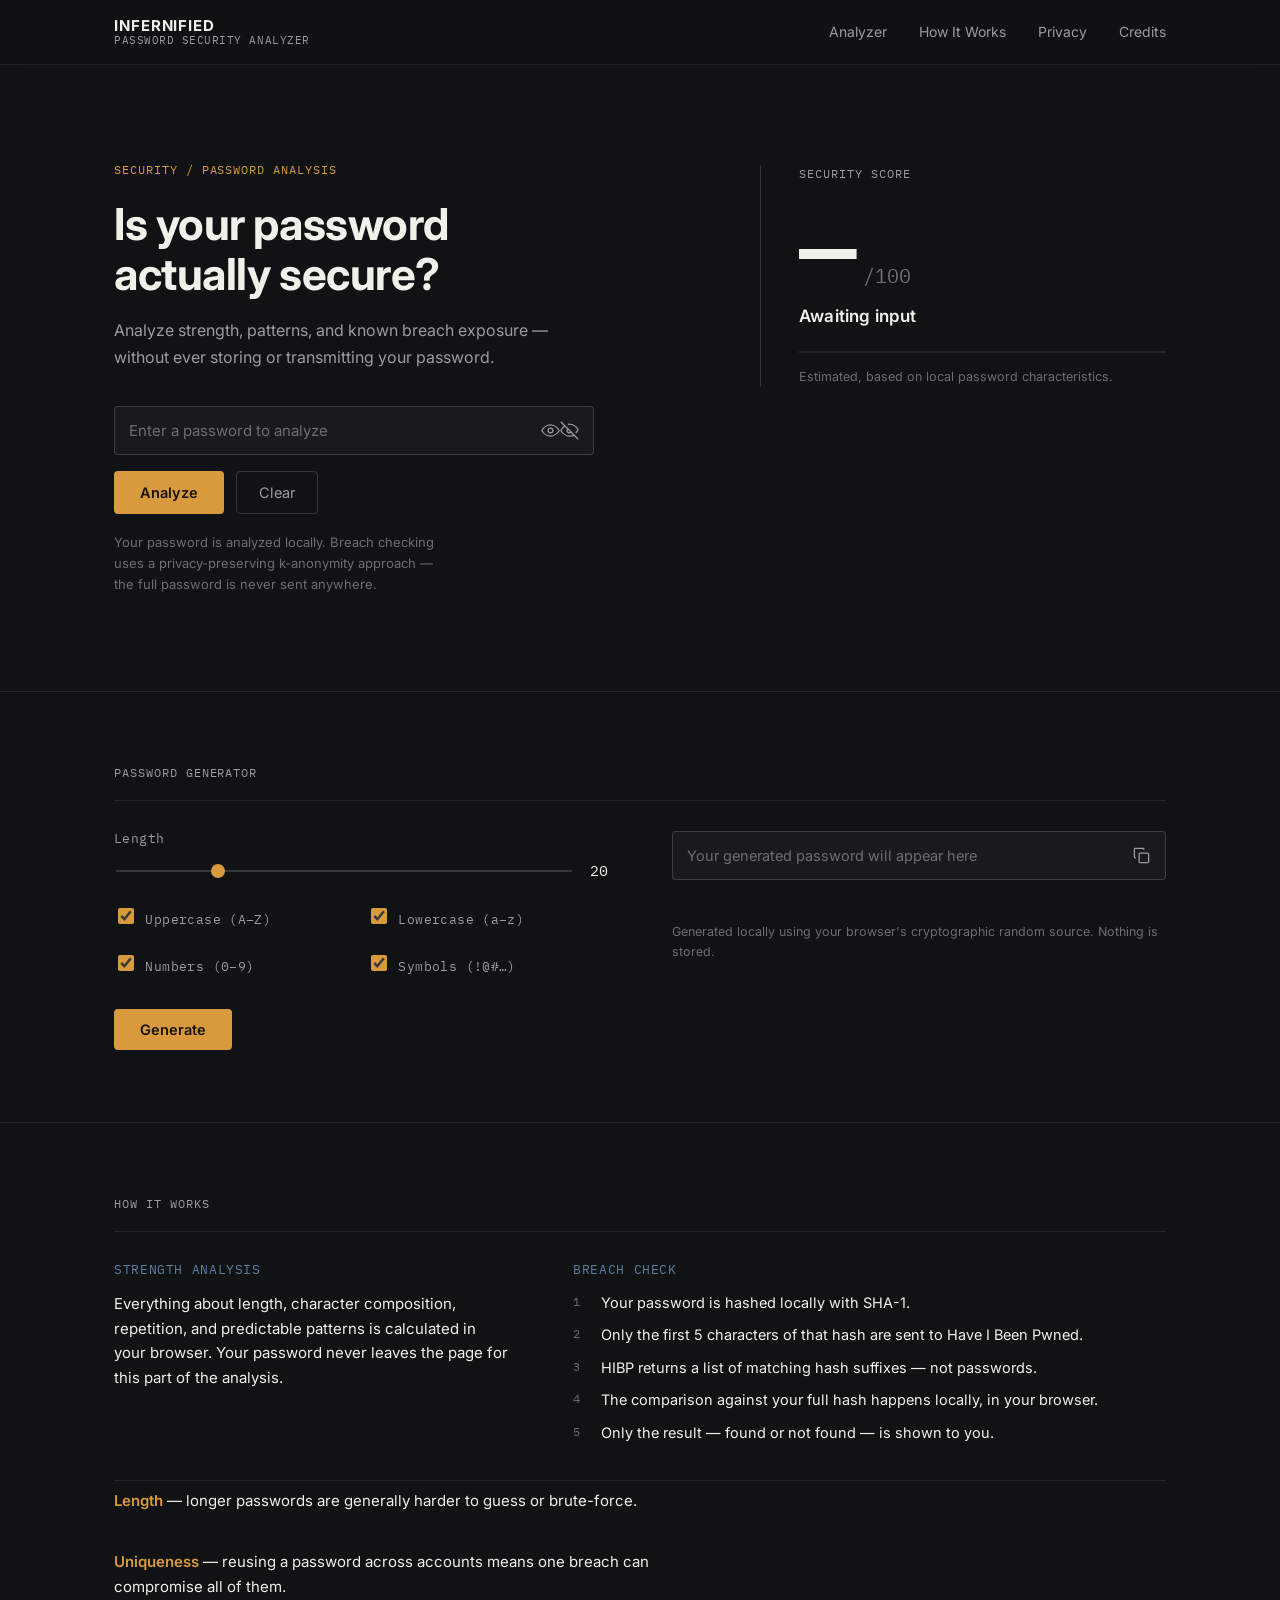
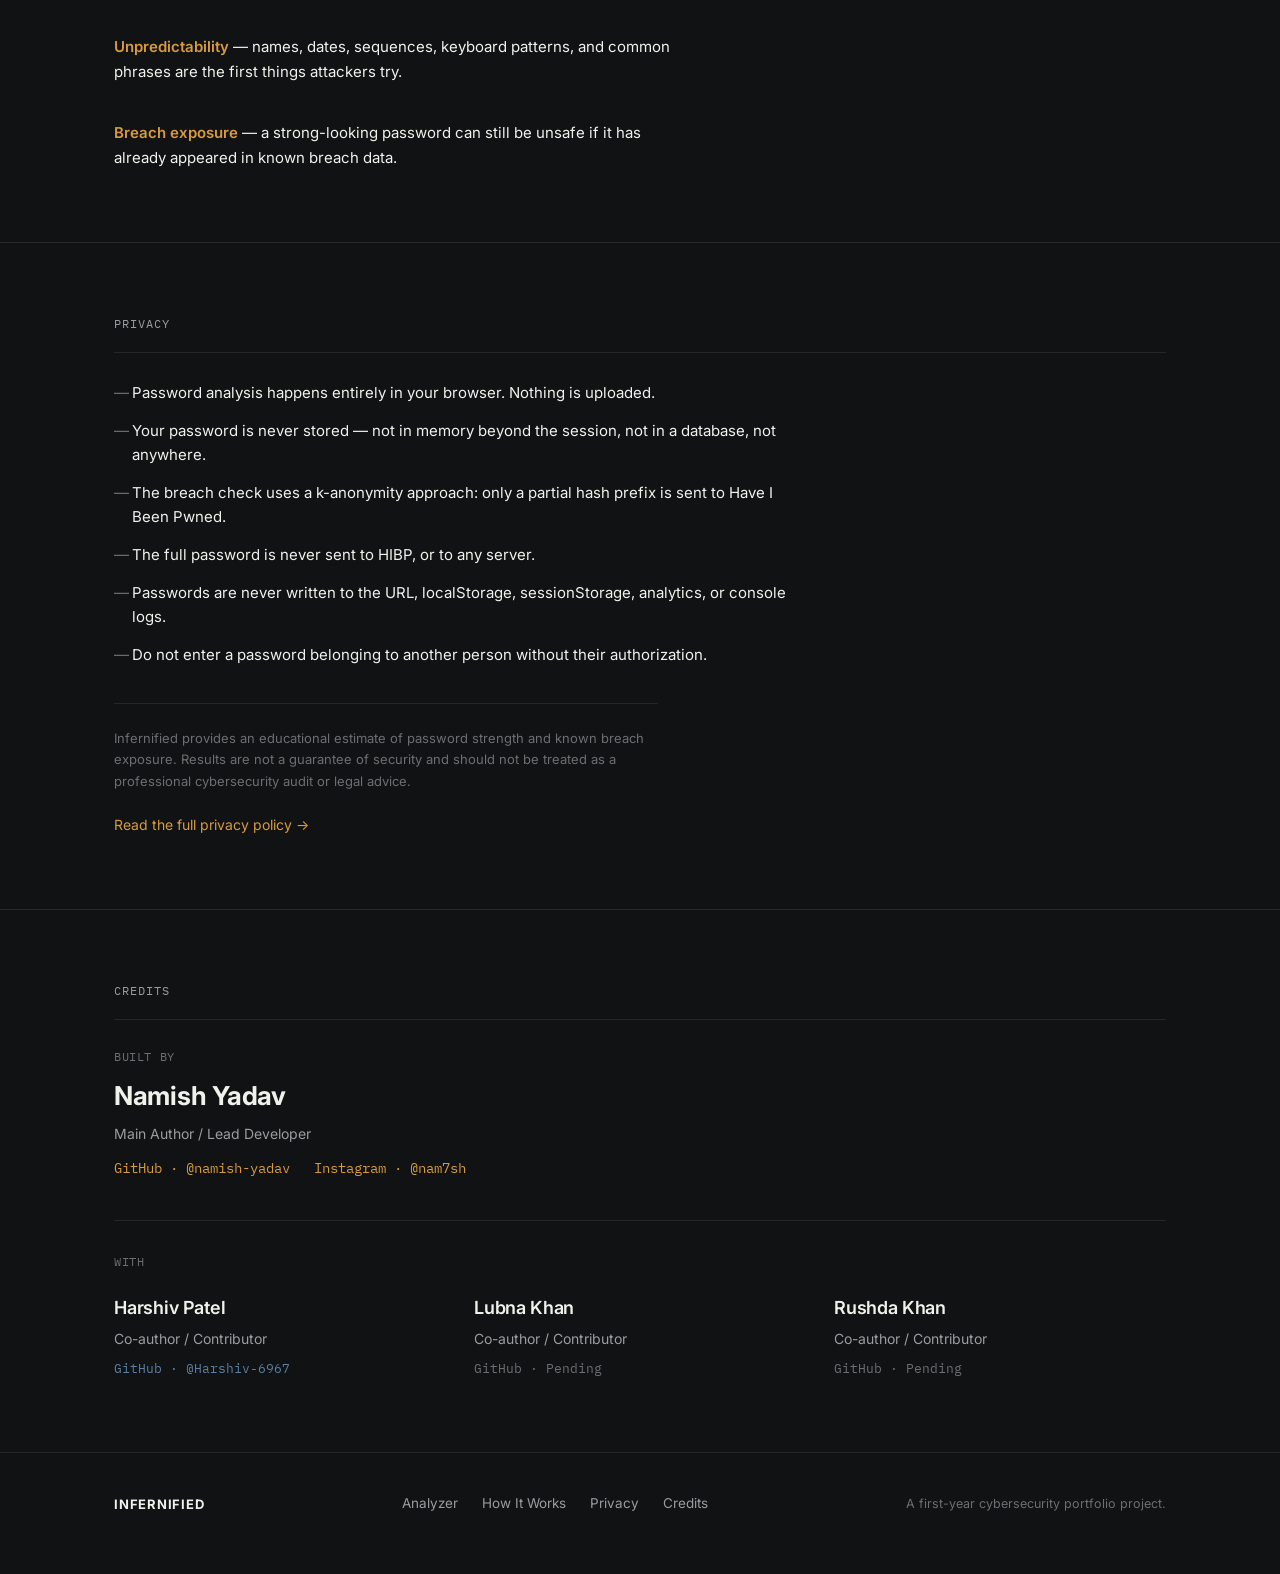
==== commit cbb448f7: "fixed home screen" ====
--- a/index.html
+++ b/index.html
@@ -3,8 +3,8 @@
 <head>
 <meta charset="UTF-8" />
 <meta name="viewport" content="width=device-width, initial-scale=1.0" />
-<title>Privacy Policy — Infernified</title>
-<meta name="description" content="Infernified's privacy policy: what data is processed, what isn't, and why." />
+<title>Infernified — Password Security Analyzer</title>
+<meta name="description" content="A privacy-conscious password security analyzer. Local analysis, k-anonymity breach checking, no password ever stored or transmitted in full." />
 <link rel="preconnect" href="https://fonts.googleapis.com">
 <link rel="preconnect" href="https://fonts.gstatic.com" crossorigin>
 <link href="https://fonts.googleapis.com/css2?family=Inter:wght@400;500;600;700&family=IBM+Plex+Mono:wght@400;500;600&display=swap" rel="stylesheet">
@@ -12,311 +12,311 @@
 </head>
 <body>
 
-<a class="skip-link" href="#policy-main">Skip to content</a>
+<a class="skip-link" href="#main">Skip to content</a>
 
 <header class="site-header">
   <div class="header-inner">
-    <a href="index.html" class="wordmark">
+    <a href="#" class="wordmark">
       <span class="wordmark-name">INFERNIFIED</span>
       <span class="wordmark-label">Password Security Analyzer</span>
     </a>
     <nav class="main-nav" aria-label="Primary">
-      <a href="index.html#analyzer">Analyzer</a>
-      <a href="index.html#how-it-works">How It Works</a>
-      <a href="privacy.html" aria-current="page">Privacy</a>
-      <a href="index.html#credits">Credits</a>
+      <a href="#analyzer">Analyzer</a>
+      <a href="#how-it-works">How It Works</a>
+      <a href="#privacy">Privacy</a>
+      <a href="#credits">Credits</a>
     </nav>
     <button class="nav-toggle" id="navToggle" aria-expanded="false" aria-controls="mobileNav" aria-label="Open menu">
       <span></span><span></span><span></span>
     </button>
   </div>
   <nav class="mobile-nav" id="mobileNav" aria-label="Primary mobile">
-    <a href="index.html#analyzer">Analyzer</a>
-    <a href="index.html#how-it-works">How It Works</a>
-    <a href="privacy.html" aria-current="page">Privacy</a>
-    <a href="index.html#credits">Credits</a>
+    <a href="#analyzer">Analyzer</a>
+    <a href="#how-it-works">How It Works</a>
+    <a href="#privacy">Privacy</a>
+    <a href="#credits">Credits</a>
   </nav>
 </header>
 
-<main id="policy-main">
-
-  <section class="policy-hero">
-    <div class="policy-inner">
-      <p class="eyebrow">Privacy Policy</p>
-      <h1 class="policy-title">How Infernified handles data</h1>
-      <p class="hero-sub">
-        Infernified is a static, client-side tool. This page describes, in detail
-        and without exaggeration, what happens to information when you use it.
+<main id="main">
+
+  <!-- ============ HERO / ANALYZER ============ -->
+  <section class="hero" id="analyzer">
+    <div class="hero-inner">
+
+      <div class="hero-left">
+        <p class="eyebrow">Security / Password Analysis</p>
+        <h1>Is your password actually secure?</h1>
+        <p class="hero-sub">
+          Analyze strength, patterns, and known breach exposure —
+          without ever storing or transmitting your password.
+        </p>
+
+        <form class="analyzer-form" id="analyzerForm" autocomplete="off">
+          <div class="password-field">
+            <label for="passwordInput" class="visually-hidden">Enter a password to analyze</label>
+            <input
+              type="password"
+              id="passwordInput"
+              name="password"
+              placeholder="Enter a password to analyze"
+              autocomplete="new-password"
+              spellcheck="false"
+            />
+            <button type="button" class="icon-btn" id="toggleVisibility" aria-label="Show password" aria-pressed="false">
+              <svg class="icon-eye" viewBox="0 0 24 24" fill="none" stroke="currentColor" stroke-width="1.6" aria-hidden="true">
+                <path d="M1 12s4-7 11-7 11 7 11 7-4 7-11 7-11-7-11-7Z"/>
+                <circle cx="12" cy="12" r="3"/>
+              </svg>
+              <svg class="icon-eye-off" viewBox="0 0 24 24" fill="none" stroke="currentColor" stroke-width="1.6" aria-hidden="true" hidden>
+                <path d="M17.94 17.94A10.94 10.94 0 0 1 12 19c-7 0-11-7-11-7a20.3 20.3 0 0 1 5.06-5.94M9.9 4.24A10.4 10.4 0 0 1 12 4c7 0 11 7 11 7a20.3 20.3 0 0 1-3.22 4.06M14.12 14.12a3 3 0 1 1-4.24-4.24"/>
+                <path d="M1 1l22 22"/>
+              </svg>
+            </button>
+          </div>
+
+          <div class="form-actions">
+            <button type="submit" class="btn-primary" id="analyzeBtn">Analyze</button>
+            <button type="button" class="btn-ghost" id="clearBtn">Clear</button>
+          </div>
+
+          <p class="local-note">
+            Your password is analyzed locally. Breach checking uses a privacy-preserving k-anonymity approach —
+            the full password is never sent anywhere.
+          </p>
+        </form>
+      </div>
+
+      <div class="hero-right">
+        <div class="score-panel" id="scorePanel" aria-live="polite">
+          <p class="score-label">Security Score</p>
+          <div class="score-value-row">
+            <span class="score-value" id="scoreValue">—</span>
+            <span class="score-max">/100</span>
+          </div>
+          <p class="score-classification" id="scoreClassification">Awaiting input</p>
+          <div class="score-track" role="img" aria-label="Score indicator">
+            <div class="score-fill" id="scoreFill"></div>
+          </div>
+          <p class="score-footnote">Estimated, based on local password characteristics.</p>
+        </div>
+      </div>
+
+    </div>
+  </section>
+
+  <!-- ============ REPORT ============ -->
+  <section class="report-section" id="report" hidden>
+    <div class="report-inner">
+      <p class="section-eyebrow">Password Analysis</p>
+      <hr class="divider" />
+
+      <div class="report-row report-row--summary">
+        <div>
+          <p class="report-label">Security Score</p>
+          <p class="report-summary-text" id="reportSummary">—</p>
+        </div>
+      </div>
+      <hr class="divider" />
+
+      <div class="report-row">
+        <p class="report-label">Composition</p>
+        <dl class="composition-list" id="compositionList"></dl>
+      </div>
+      <hr class="divider" />
+
+      <div class="report-row">
+        <p class="report-label">Patterns</p>
+        <p class="report-text" id="patternText">—</p>
+      </div>
+      <hr class="divider" />
+
+      <div class="report-row">
+        <p class="report-label">Entropy</p>
+        <p class="report-text" id="entropyText">—</p>
+      </div>
+      <hr class="divider" />
+
+      <div class="report-row">
+        <p class="report-label">Exposure</p>
+        <p class="report-status" id="exposureStatus">—</p>
+        <p class="report-text-sub" id="exposureNote"></p>
+      </div>
+      <hr class="divider" />
+
+      <div class="report-row">
+        <p class="report-label">Recommendation</p>
+        <p class="report-text" id="recommendationText">—</p>
+      </div>
+    </div>
+  </section>
+
+  <!-- ============ GENERATOR ============ -->
+  <section class="generator-section" id="generator">
+    <div class="generator-inner">
+      <p class="section-eyebrow">Password Generator</p>
+      <hr class="divider" />
+
+      <div class="generator-grid">
+        <div class="generator-controls">
+          <div class="control-row">
+            <label for="genLength">Length</label>
+            <div class="length-control">
+              <input type="range" id="genLength" min="8" max="64" value="20" />
+              <output id="genLengthValue" for="genLength">20</output>
+            </div>
+          </div>
+
+          <div class="control-row control-row--checks">
+            <label class="checkbox">
+              <input type="checkbox" id="genUpper" checked />
+              <span>Uppercase (A–Z)</span>
+            </label>
+            <label class="checkbox">
+              <input type="checkbox" id="genLower" checked />
+              <span>Lowercase (a–z)</span>
+            </label>
+            <label class="checkbox">
+              <input type="checkbox" id="genNumbers" checked />
+              <span>Numbers (0–9)</span>
+            </label>
+            <label class="checkbox">
+              <input type="checkbox" id="genSymbols" checked />
+              <span>Symbols (!@#…)</span>
+            </label>
+          </div>
+
+          <div class="form-actions">
+            <button type="button" class="btn-primary" id="generateBtn">Generate</button>
+          </div>
+        </div>
+
+        <div class="generator-output">
+          <label for="generatedPassword" class="visually-hidden">Generated password</label>
+          <div class="generated-row">
+            <input type="text" id="generatedPassword" readonly placeholder="Your generated password will appear here" />
+            <button type="button" class="icon-btn" id="copyBtn" aria-label="Copy password">
+              <svg viewBox="0 0 24 24" fill="none" stroke="currentColor" stroke-width="1.6" aria-hidden="true">
+                <rect x="9" y="9" width="12" height="12" rx="1.5"/>
+                <path d="M5 15H4a1 1 0 0 1-1-1V4a1 1 0 0 1 1-1h10a1 1 0 0 1 1 1v1"/>
+              </svg>
+            </button>
+          </div>
+          <p class="copy-feedback" id="copyFeedback" aria-live="polite"></p>
+          <p class="report-footnote">Generated locally using your browser's cryptographic random source. Nothing is stored.</p>
+        </div>
+      </div>
+    </div>
+  </section>
+
+  <!-- ============ HOW IT WORKS ============ -->
+  <section class="how-section" id="how-it-works">
+    <div class="how-inner">
+      <p class="section-eyebrow">How It Works</p>
+      <hr class="divider" />
+
+      <div class="how-grid">
+        <div class="how-col">
+          <p class="how-label">Strength analysis</p>
+          <p class="report-text">
+            Everything about length, character composition, repetition, and predictable
+            patterns is calculated in your browser. Your password never leaves the page
+            for this part of the analysis.
+          </p>
+        </div>
+        <div class="how-col">
+          <p class="how-label">Breach check</p>
+          <ol class="flow-list">
+            <li>Your password is hashed locally with SHA-1.</li>
+            <li>Only the first 5 characters of that hash are sent to Have I Been Pwned.</li>
+            <li>HIBP returns a list of matching hash suffixes — not passwords.</li>
+            <li>The comparison against your full hash happens locally, in your browser.</li>
+            <li>Only the result — found or not found — is shown to you.</li>
+          </ol>
+        </div>
+      </div>
+
+      <div class="how-explainer">
+        <p class="report-text">
+          <strong>Length</strong> — longer passwords are generally harder to guess or brute-force.
+        </p>
+        <p class="report-text">
+          <strong>Uniqueness</strong> — reusing a password across accounts means one breach can compromise all of them.
+        </p>
+        <p class="report-text">
+          <strong>Unpredictability</strong> — names, dates, sequences, keyboard patterns, and common
+          phrases are the first things attackers try.
+        </p>
+        <p class="report-text">
+          <strong>Breach exposure</strong> — a strong-looking password can still be unsafe if it has
+          already appeared in known breach data.
+        </p>
+      </div>
+    </div>
+  </section>
+
+  <!-- ============ PRIVACY ============ -->
+  <section class="privacy-section" id="privacy">
+    <div class="privacy-inner">
+      <p class="section-eyebrow">Privacy</p>
+      <hr class="divider" />
+      <ul class="privacy-list">
+        <li>Password analysis happens entirely in your browser. Nothing is uploaded.</li>
+        <li>Your password is never stored — not in memory beyond the session, not in a database, not anywhere.</li>
+        <li>The breach check uses a k-anonymity approach: only a partial hash prefix is sent to Have I Been Pwned.</li>
+        <li>The full password is never sent to HIBP, or to any server.</li>
+        <li>Passwords are never written to the URL, localStorage, sessionStorage, analytics, or console logs.</li>
+        <li>Do not enter a password belonging to another person without their authorization.</li>
+      </ul>
+
+      <p class="disclaimer">
+        Infernified provides an educational estimate of password strength and known breach
+        exposure. Results are not a guarantee of security and should not be treated as a
+        professional cybersecurity audit or legal advice.
       </p>
-      <p class="policy-updated">Last updated: <span id="lastUpdated">17 August 2026</span></p>
-    </div>
-  </section>
-
-  <section class="policy-section">
-    <div class="policy-inner">
-
-      <nav class="policy-toc" aria-label="On this page">
-        <p class="report-label">On this page</p>
-        <ol>
-          <li><a href="#who-we-are">Who we are</a></li>
-          <li><a href="#what-data">What data is processed</a></li>
-          <li><a href="#why">Why data is processed</a></li>
-          <li><a href="#legal-basis">Legal basis</a></li>
-          <li><a href="#storage">Cookies &amp; browser storage</a></li>
-          <li><a href="#third-parties">Third-party services</a></li>
-          <li><a href="#transfers">International data transfers</a></li>
-          <li><a href="#rights">Your rights</a></li>
-          <li><a href="#contact">Contact</a></li>
-          <li><a href="#changes">Changes to this policy</a></li>
-        </ol>
-      </nav>
-
-      <div class="policy-flag">
-        <p class="report-label">Owner note — not for public deployment as-is</p>
-        <p class="report-text">
-          This policy is accurate to the current codebase, but two fields are
-          placeholders that must be filled in before this project is deployed
-          publicly: the <strong>data controller identity</strong> and the
-          <strong>privacy contact</strong>. Both are marked clearly below.
-        </p>
-      </div>
-
-      <hr class="divider" />
-
-      <h2 id="who-we-are">1. Who we are</h2>
-      <p class="report-text">
-        Infernified is a student-built, open-source project. The codebase
-        identifies its main author as:
+
+      <p class="policy-link-out">
+        <a href="privacy.html">Read the full privacy policy →</a>
       </p>
-      <ul class="privacy-list">
-        <li>Namish Yadav — Main Author / Lead Developer (GitHub: <a href="https://github.com/namish-yadav" target="_blank" rel="noopener noreferrer">@namish-yadav</a>)</li>
-      </ul>
-      <p class="report-text">
-        Infernified is not operated by a registered company or legal entity.
-        No physical business address or corporate registration exists for this
-        project.
-      </p>
-      <p class="policy-placeholder">
-        <strong>Missing information:</strong> if this project is ever deployed
-        under a formal entity (a company, a college department, or similar),
-        the responsible controller's legal name and contact details should
-        replace this section. Until then, the individual author listed above
-        is the closest available point of responsibility.
-      </p>
-
-      <hr class="divider" />
-
-      <h2 id="what-data">2. What data is processed</h2>
-      <p class="report-text">
-        Infernified has no accounts, no backend server, and no database. The
-        table below reflects exactly what the code does, checked directly
-        against the source.
-      </p>
-
-      <div class="policy-table-wrap">
-        <table class="policy-table">
-          <thead>
-            <tr>
-              <th>Data</th>
-              <th>What actually happens</th>
-            </tr>
-          </thead>
-          <tbody>
-            <tr>
-              <td>Password typed into the analyzer</td>
-              <td>Read only in browser memory to calculate a strength score. Never sent anywhere, never written to disk, never logged. Cleared when the page is closed or refreshed.</td>
-            </tr>
-            <tr>
-              <td>Password hash (breach check)</td>
-              <td>Hashed locally with SHA-1. Only the first 5 characters of that hash are sent to the Have I Been Pwned API. The full password and full hash never leave the browser.</td>
-            </tr>
-            <tr>
-              <td>Generated passwords</td>
-              <td>Created locally using the browser's secure random source. Never transmitted or stored.</td>
-            </tr>
-            <tr>
-              <td>IP address / standard request metadata</td>
-              <td>Not read, logged, or stored by Infernified's own code. As with any website, the network infrastructure serving the page (and the Have I Been Pwned API, and the Google Fonts CDN, when contacted) will ordinarily see a visitor's IP address as a normal part of handling an HTTP request — this is outside Infernified's code and depends on where it is hosted. See "Third-party services" below.</td>
-            </tr>
-            <tr>
-              <td>Cookies</td>
-              <td>None are set by Infernified.</td>
-            </tr>
-            <tr>
-              <td>Analytics / tracking</td>
-              <td>None is implemented.</td>
-            </tr>
-            <tr>
-              <td>Accounts, billing, support submissions</td>
-              <td>Not applicable — these features do not exist in Infernified.</td>
-            </tr>
-          </tbody>
-        </table>
-      </div>
-
-      <hr class="divider" />
-
-      <h2 id="why">3. Why data is processed</h2>
-      <p class="report-text">
-        Only two purposes exist in the current implementation:
-      </p>
-      <ul class="privacy-list">
-        <li>Performing local password strength analysis, so the tool can show a score and report.</li>
-        <li>Checking a hash prefix against Have I Been Pwned, so the tool can report known breach exposure.</li>
-      </ul>
-      <p class="report-text">
-        There is no purpose related to advertising, profiling, analytics, or
-        resale of data, because none of those mechanisms exist in the code.
-      </p>
-
-      <hr class="divider" />
-
-      <h2 id="legal-basis">4. Legal basis</h2>
-      <p class="report-text">
-        Infernified does not operate accounts, does not require sign-in, and
-        does not knowingly retain personal data after a session ends. Because
-        of that, most GDPR-style legal-basis categories (contract, consent,
-        legal obligation) do not clearly apply, since there is no ongoing
-        processing relationship with a user.
-      </p>
-      <p class="report-text">
-        Where the tool does briefly transmit data (the 5-character hash
-        prefix sent to Have I Been Pwned), the closest applicable basis would
-        be <strong>legitimate interest</strong> — performing the specific
-        function the user actively requested (a breach check they triggered
-        by clicking Analyze).
-      </p>
-      <p class="policy-placeholder">
-        <strong>Flagged for review:</strong> this is a reasonable
-        interpretation, not a legal determination. If Infernified is deployed
-        in a context where GDPR, DPDP, or another privacy law formally
-        applies, the legal basis should be confirmed by someone qualified to
-        assess it against the actual deployment and jurisdiction, rather than
-        relying on this description alone.
-      </p>
-
-      <hr class="divider" />
-
-      <h2 id="storage">5. Cookies &amp; browser storage</h2>
-      <p class="report-text">
-        Infernified does not use cookies, localStorage, sessionStorage, or
-        IndexedDB. This was verified directly against the source code, not
-        assumed. No consent banner is shown, because there is nothing
-        non-essential to consent to — adding one would misrepresent what the
-        site actually does.
-      </p>
-
-      <hr class="divider" />
-
-      <h2 id="third-parties">6. Third-party services</h2>
-      <p class="report-text">
-        Infernified's own code makes requests to exactly two external
-        services. No others are contacted by the application.
-      </p>
-
-      <div class="policy-table-wrap">
-        <table class="policy-table">
-          <thead>
-            <tr>
-              <th>Service</th>
-              <th>Purpose</th>
-              <th>What it may process</th>
-            </tr>
-          </thead>
-          <tbody>
-            <tr>
-              <td>Have I Been Pwned — Pwned Passwords API (api.pwnedpasswords.com)</td>
-              <td>Breach exposure check, only when the user clicks Analyze</td>
-              <td>A 5-character hash prefix, and standard request metadata (such as IP address) as seen by any web request. Never the password or full hash.</td>
-            </tr>
-            <tr>
-              <td>Google Fonts (fonts.googleapis.com, fonts.gstatic.com)</td>
-              <td>Loading the Inter and IBM Plex Mono typefaces</td>
-              <td>Standard request metadata (such as IP address and browser information) as seen by any font file request. No password-related data is sent to this service.</td>
-            </tr>
-          </tbody>
-        </table>
-      </div>
-
-      <p class="policy-placeholder">
-        <strong>Missing information:</strong> the hosting provider or CDN used
-        to serve Infernified itself is not yet determined (this depends on
-        where the project is deployed — GitHub Pages, Netlify, Vercel, etc.).
-        Whoever hosts the static files will also see standard visitor request
-        data as an ordinary function of serving a website. This section
-        should be updated with the actual hosting provider once deployment is
-        finalized.
-      </p>
-
-      <hr class="divider" />
-
-      <h2 id="transfers">7. International data transfers</h2>
-      <p class="report-text">
-        Have I Been Pwned and Google Fonts both operate global infrastructure,
-        which may mean requests are processed outside a visitor's own
-        country. Infernified's code does not control or configure this — it
-        is a property of using those third-party services.
-      </p>
-      <p class="policy-placeholder">
-        <strong>Flagged for review:</strong> a precise international-transfer
-        assessment depends on where Infernified itself is hosted and where
-        its visitors are located, which cannot be determined from the static
-        codebase alone. This should be confirmed once hosting is finalized.
-      </p>
-
-      <hr class="divider" />
-
-      <h2 id="rights">8. Your rights</h2>
-      <p class="report-text">
-        Because Infernified does not create accounts and does not knowingly
-        retain personal data after your session, most data-subject rights
-        have limited practical application here — there is typically nothing
-        stored to access, correct, delete, or export. For completeness:
-      </p>
-      <ul class="privacy-list">
-        <li><strong>Access</strong> — Infernified does not retain a record of your password or analysis results after your session ends, so there is nothing on file to request.</li>
-        <li><strong>Correction</strong> — not applicable, for the same reason.</li>
-        <li><strong>Deletion</strong> — not applicable in the ordinary case, since nothing is stored. If you believe any data has been retained in error, contact us using the method below.</li>
-        <li><strong>Objection / restriction</strong> — you can stop using the tool at any time, which stops all processing immediately, since processing only happens while you are actively using the page.</li>
-        <li><strong>Portability</strong> — not applicable, as no ongoing personal data set exists to export.</li>
-      </ul>
-      <p class="report-text">
-        No automated request-handling system exists for these rights. Any
-        request would currently be handled manually by the project's author.
-      </p>
-
-      <hr class="divider" />
-
-      <h2 id="contact">9. Contact</h2>
-      <p class="policy-placeholder">
-        <strong>Missing information:</strong> no privacy contact email exists
-        anywhere in the current codebase or project materials. A real,
-        monitored contact address must be added here before this project is
-        deployed publicly or before this policy is considered complete.
-        Placeholder shown below — replace it.
-      </p>
-      <p class="report-text policy-contact-placeholder">
-        Privacy contact: <code>[ADD A MONITORED CONTACT EMAIL HERE]</code>
-      </p>
-
-      <hr class="divider" />
-
-      <h2 id="changes">10. Changes to this policy</h2>
-      <p class="report-text">
-        If Infernified's functionality changes — for example, if a feature
-        that stores or transmits data is added — this policy should be
-        updated to match before that change is deployed, not after.
-      </p>
-
-      <p class="disclaimer">
-        This policy describes the application as implemented in the source
-        code at the time of writing. It is not a substitute for legal advice.
-        Sections marked "flagged for review" or "missing information" above
-        should be resolved by the project owner (and, where relevant, someone
-        qualified to give legal guidance) before this project handles real
-        user data in a production or public setting.
-      </p>
-
+    </div>
+  </section>
+
+  <!-- ============ CREDITS ============ -->
+  <section class="credits-section" id="credits">
+    <div class="credits-inner">
+      <p class="section-eyebrow">Credits</p>
+      <hr class="divider" />
+
+      <p class="credits-built-by">Built by</p>
+
+      <div class="credit-main">
+        <p class="credit-name">Namish Yadav</p>
+        <p class="credit-role">Main Author / Lead Developer</p>
+        <div class="credit-links">
+          <a href="https://github.com/namish-yadav" target="_blank" rel="noopener noreferrer">GitHub · @namish-yadav</a>
+          <a href="https://instagram.com/nam7sh" target="_blank" rel="noopener noreferrer">Instagram · @nam7sh</a>
+        </div>
+      </div>
+
+      <p class="credits-with">With</p>
+
+      <div class="credit-co-list">
+        <div class="credit-co">
+          <p class="credit-name credit-name--co">Harshiv Patel</p>
+          <p class="credit-role">Co-author / Contributor</p>
+          <a href="https://github.com/Harshiv-6967" target="_blank" rel="noopener noreferrer">GitHub · @Harshiv-6967</a>
+        </div>
+        <div class="credit-co">
+          <p class="credit-name credit-name--co">Lubna Khan</p>
+          <p class="credit-role">Co-author / Contributor</p>
+          <span class="credit-pending">GitHub · Pending</span>
+        </div>
+        <div class="credit-co">
+          <p class="credit-name credit-name--co">Rushda Khan</p>
+          <p class="credit-role">Co-author / Contributor</p>
+          <span class="credit-pending">GitHub · Pending</span>
+        </div>
+      </div>
     </div>
   </section>
 
@@ -326,10 +326,10 @@
   <div class="footer-inner">
     <span class="wordmark-name wordmark-name--small">INFERNIFIED</span>
     <nav class="footer-nav" aria-label="Footer">
-      <a href="index.html#analyzer">Analyzer</a>
-      <a href="index.html#how-it-works">How It Works</a>
+      <a href="#analyzer">Analyzer</a>
+      <a href="#how-it-works">How It Works</a>
       <a href="privacy.html">Privacy</a>
-      <a href="index.html#credits">Credits</a>
+      <a href="#credits">Credits</a>
     </nav>
     <p class="footer-note">A first-year cybersecurity portfolio project.</p>
   </div>
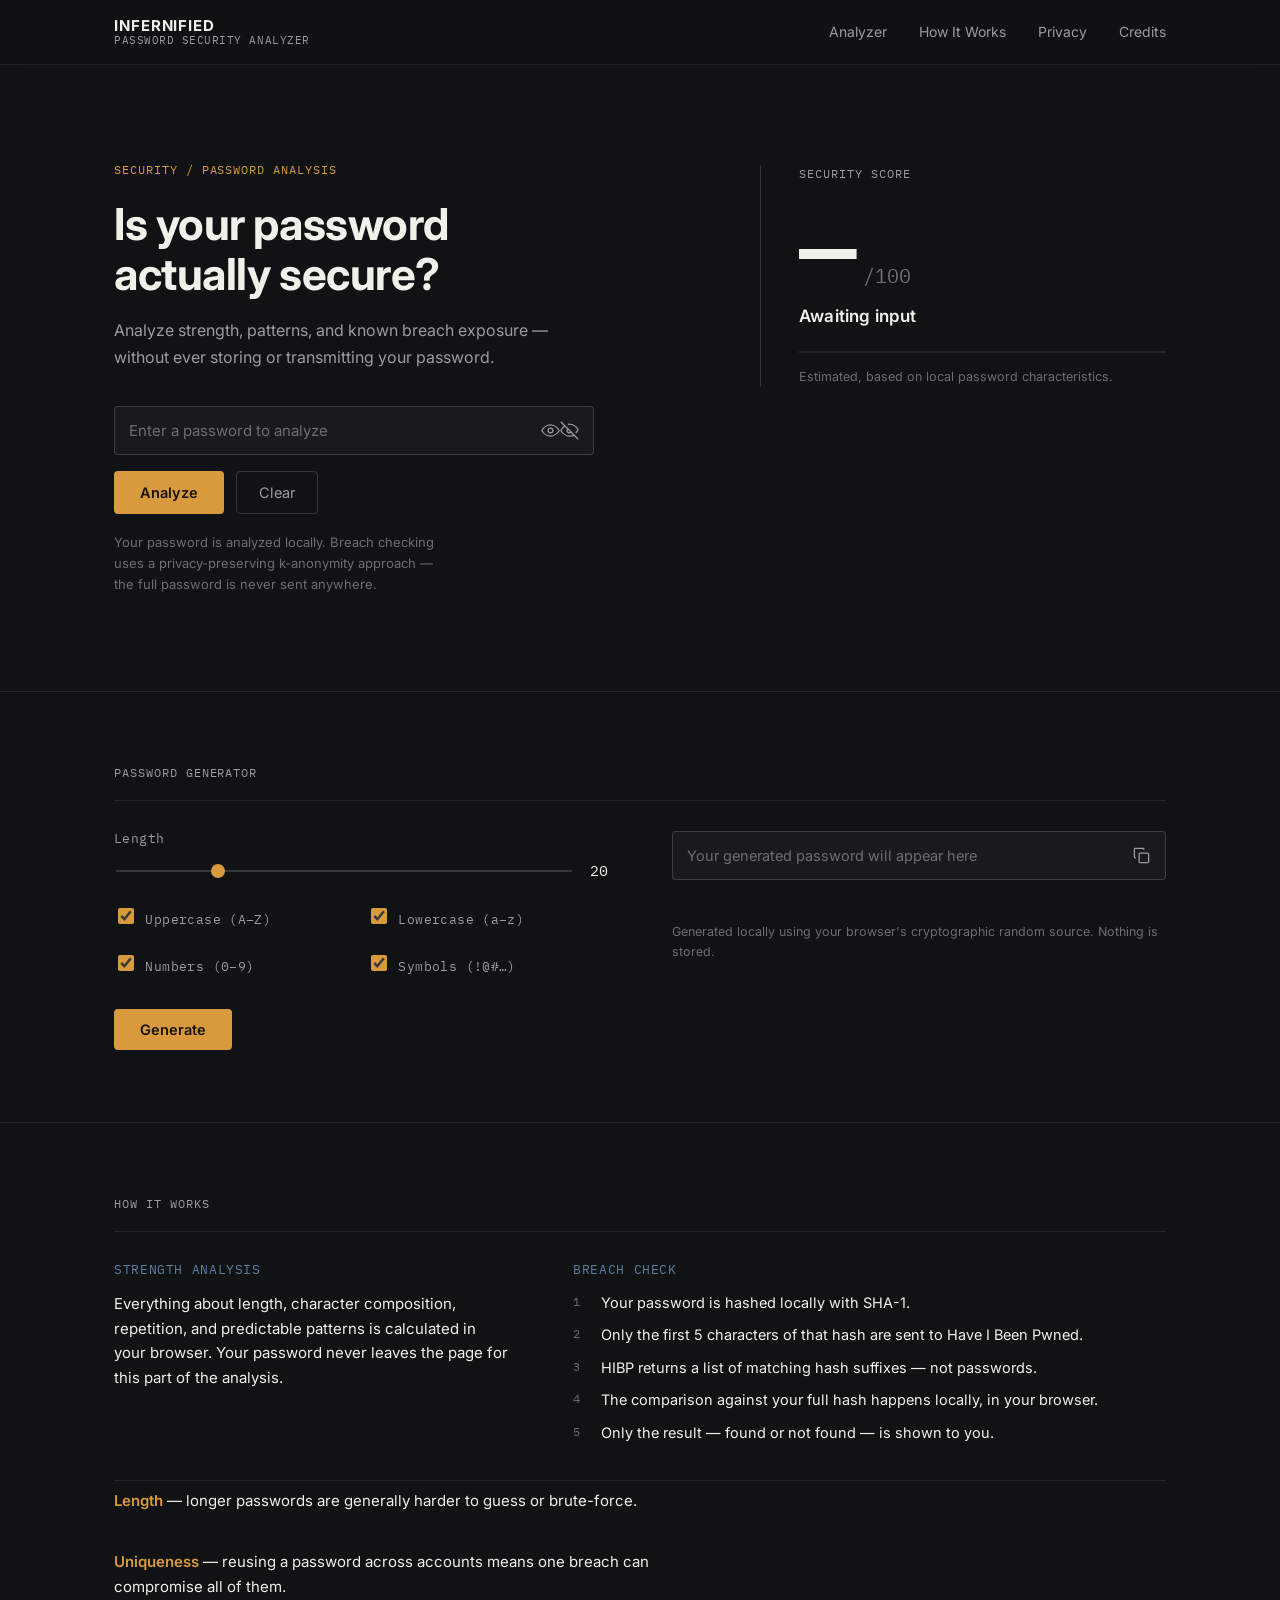
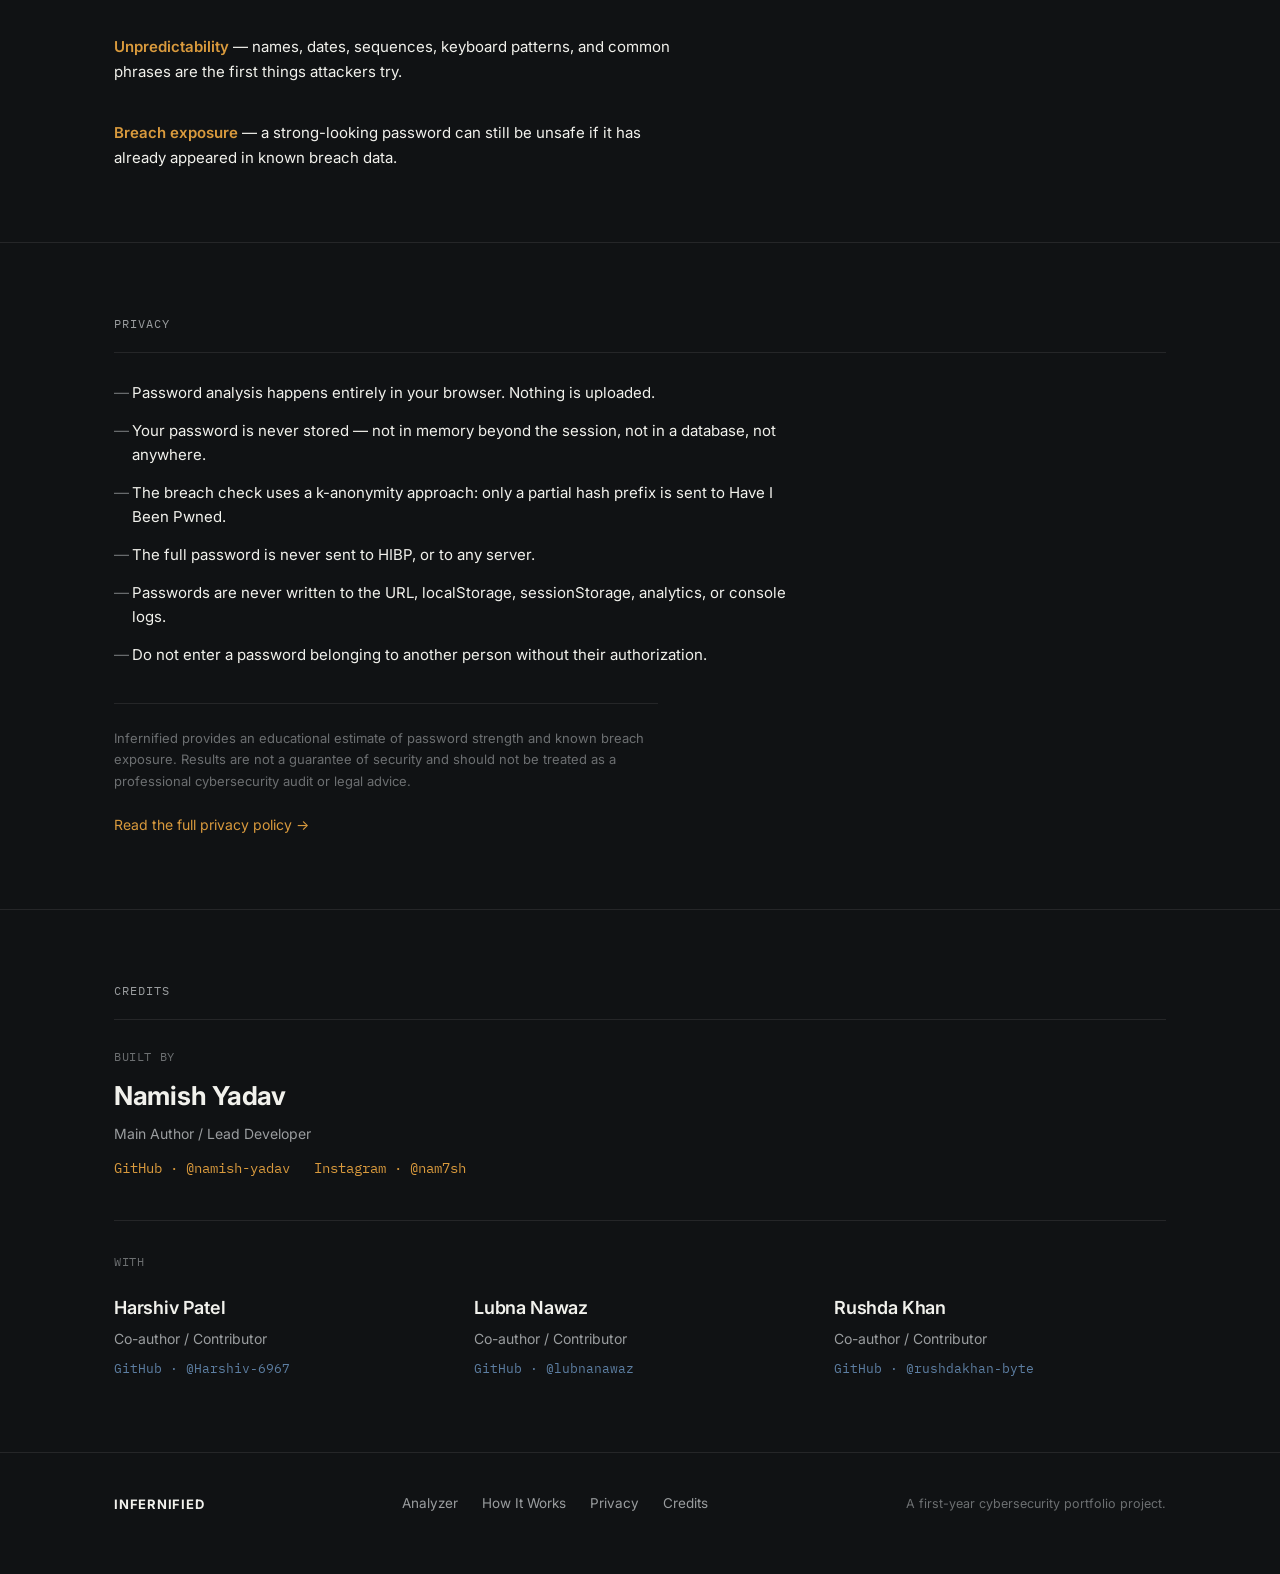
==== commit 2be0c25f: "fixed names and added links to pending github addressess" ====
--- a/index.html
+++ b/index.html
@@ -307,14 +307,14 @@
           <a href="https://github.com/Harshiv-6967" target="_blank" rel="noopener noreferrer">GitHub · @Harshiv-6967</a>
         </div>
         <div class="credit-co">
-          <p class="credit-name credit-name--co">Lubna Khan</p>
+          <p class="credit-name credit-name--co">Lubna Nawaz</p>
           <p class="credit-role">Co-author / Contributor</p>
-          <span class="credit-pending">GitHub · Pending</span>
+          <a href = "https://github.com/lubnanawaz" target="_blank" rel="noopener noreferrer">GitHub · @lubnanawaz </a>
         </div>
         <div class="credit-co">
           <p class="credit-name credit-name--co">Rushda Khan</p>
           <p class="credit-role">Co-author / Contributor</p>
-          <span class="credit-pending">GitHub · Pending</span>
+          <a href="https://github.com/rushdakhan-byte" target="_blank" rel="noopener noreferrer">GitHub · @rushdakhan-byte </a>
         </div>
       </div>
     </div>
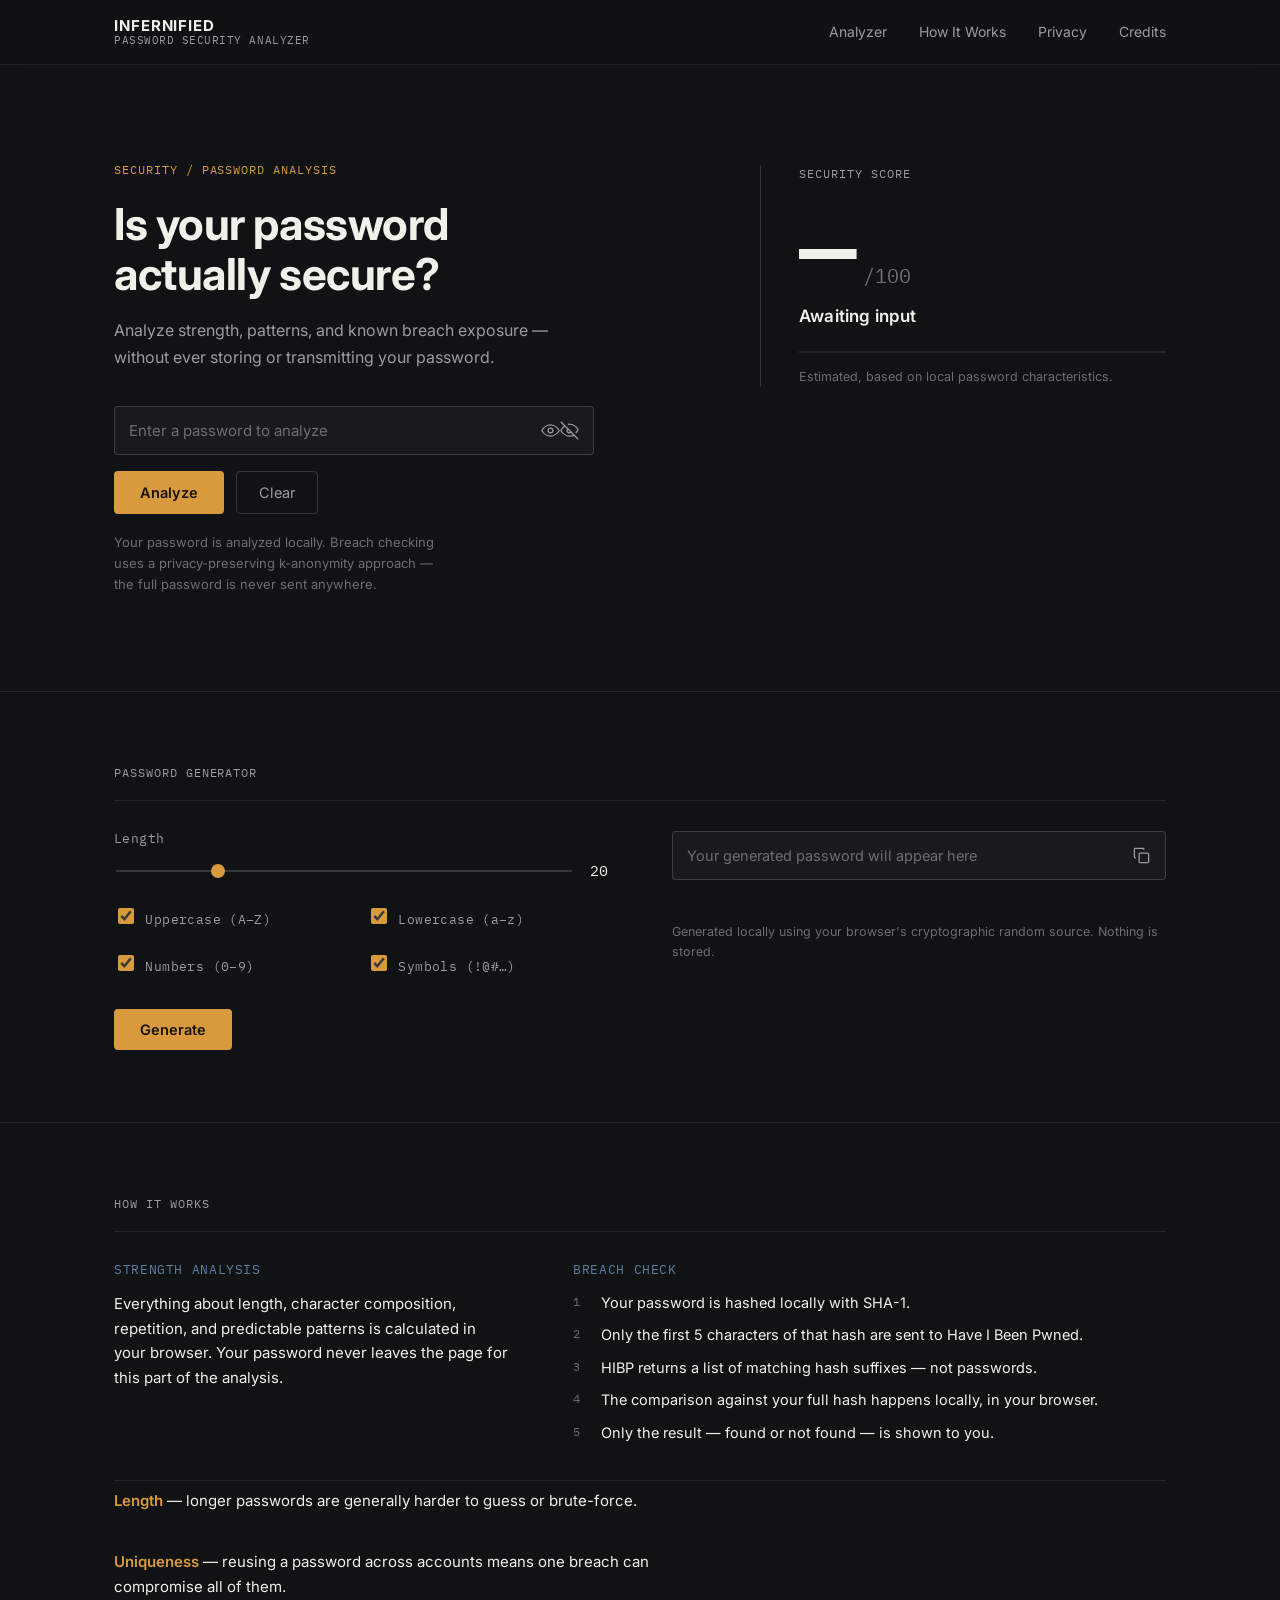
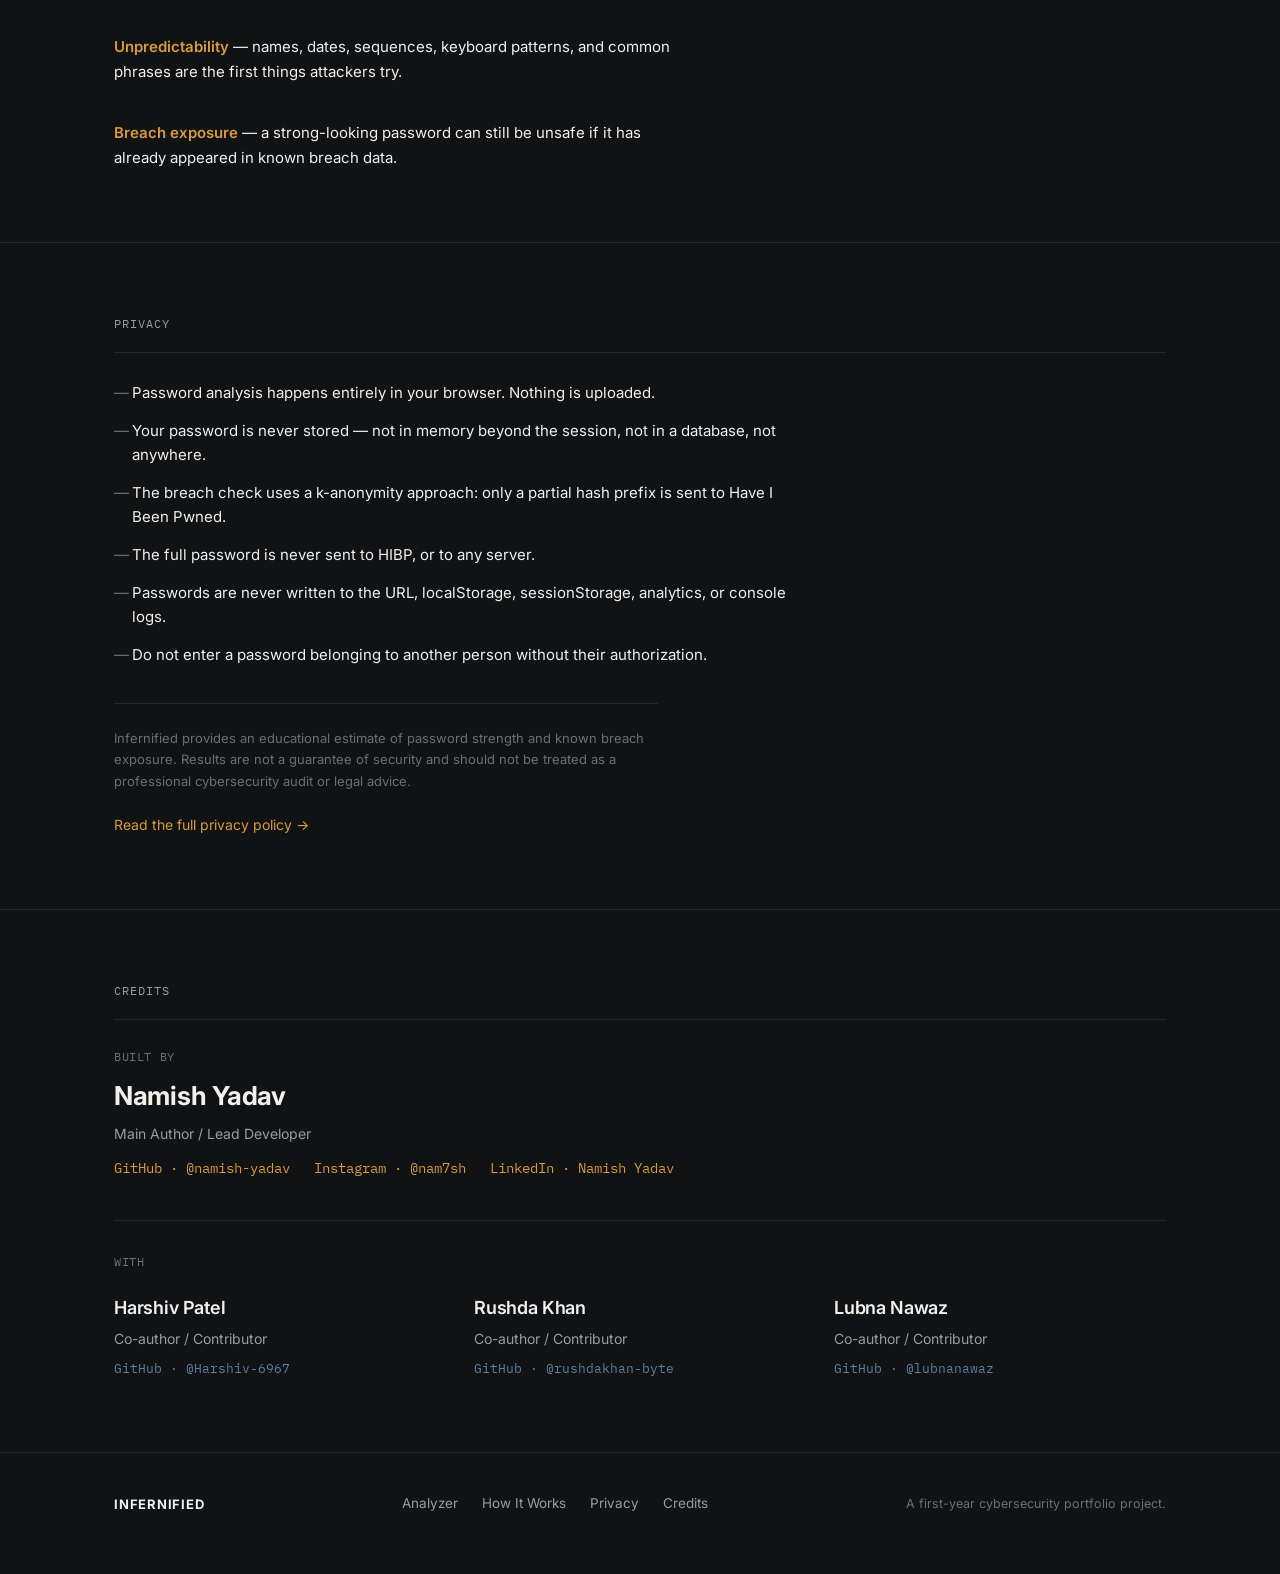
==== commit 34258087: "fixed og and head" ====
--- a/index.html
+++ b/index.html
@@ -3,11 +3,56 @@
 <head>
 <meta charset="UTF-8" />
 <meta name="viewport" content="width=device-width, initial-scale=1.0" />
+
+<!-- Page Information -->
 <title>Infernified — Password Security Analyzer</title>
-<meta name="description" content="A privacy-conscious password security analyzer. Local analysis, k-anonymity breach checking, no password ever stored or transmitted in full." />
-<link rel="preconnect" href="https://fonts.googleapis.com">
-<link rel="preconnect" href="https://fonts.gstatic.com" crossorigin>
-<link href="https://fonts.googleapis.com/css2?family=Inter:wght@400;500;600;700&family=IBM+Plex+Mono:wght@400;500;600&display=swap" rel="stylesheet">
+<meta
+    name="description"
+    content="A privacy-conscious password security analyzer. Local analysis, k-anonymity breach checking, no password ever stored or transmitted in full."
+/>
+
+<!-- Open Graph / Social Sharing -->
+<meta property="og:title" content="Infernified" />
+<meta
+    property="og:description"
+    content="A privacy-conscious password security analyzer. Local analysis, k-anonymity breach checking, no password ever stored or transmitted in full."
+/>
+<meta
+    property="og:image"
+    content="./assets/og-image.png"
+/>
+<meta property="og:image:width" content="1200" />
+<meta property="og:image:height" content="630" />
+<meta property="og:url" content="https://infernified.vercel.app/" />
+<meta property="og:type" content="website" />
+
+<!-- Twitter / X Sharing -->
+<meta name="twitter:card" content="summary_large_image" />
+<meta name="twitter:title" content="Infernified" />
+<meta
+    name="twitter:description"
+    content="A privacy-conscious password security analyzer."
+/>
+<meta
+    name="twitter:image"
+    content="./assets/og-image.png"
+/>
+
+<!-- Icons -->
+<link rel="apple-touch-icon" sizes="180x180" href="assets/apple-touch-icon.png" />
+<link rel="icon" type="image/png" sizes="32x32" href="assets/favicon-32x32.png" />
+<link rel="icon" type="image/png" sizes="16x16" href="assets/favicon-16x16.png" />
+<link rel="manifest" href="assets/site.webmanifest" />
+
+<!-- Fonts -->
+<link rel="preconnect" href="https://fonts.googleapis.com" />
+<link rel="preconnect" href="https://fonts.gstatic.com" crossorigin />
+<link
+    href="https://fonts.googleapis.com/css2?family=Inter:wght@400;500;600;700&family=IBM+Plex+Mono:wght@400;500;600&display=swap"
+    rel="stylesheet"
+/>
+
+<!-- Styles -->
 <link rel="stylesheet" href="style.css" />
 </head>
 <body>
@@ -295,6 +340,7 @@
         <div class="credit-links">
           <a href="https://github.com/namish-yadav" target="_blank" rel="noopener noreferrer">GitHub · @namish-yadav</a>
           <a href="https://instagram.com/nam7sh" target="_blank" rel="noopener noreferrer">Instagram · @nam7sh</a>
+          <a href="https://www.linkedin.com/in/namish-yadav-639769408/" target="_blank" rel="noopener noreferrer">LinkedIn · Namish Yadav</a>
         </div>
       </div>
 
@@ -307,14 +353,14 @@
           <a href="https://github.com/Harshiv-6967" target="_blank" rel="noopener noreferrer">GitHub · @Harshiv-6967</a>
         </div>
         <div class="credit-co">
+          <p class="credit-name credit-name--co">Rushda Khan</p>
+          <p class="credit-role">Co-author / Contributor</p>
+          <a href="https://github.com/rushdakhan-byte" target="_blank" rel="noopener noreferrer">GitHub · @rushdakhan-byte</a>
+        </div>
+        <div class="credit-co">
           <p class="credit-name credit-name--co">Lubna Nawaz</p>
           <p class="credit-role">Co-author / Contributor</p>
-          <a href = "https://github.com/lubnanawaz" target="_blank" rel="noopener noreferrer">GitHub · @lubnanawaz </a>
-        </div>
-        <div class="credit-co">
-          <p class="credit-name credit-name--co">Rushda Khan</p>
-          <p class="credit-role">Co-author / Contributor</p>
-          <a href="https://github.com/rushdakhan-byte" target="_blank" rel="noopener noreferrer">GitHub · @rushdakhan-byte </a>
+          <a href="https://github.com/lubnanawaz" target="_blank" rel="noopener noreferrer">GitHub · @lubnanawaz</a>
         </div>
       </div>
     </div>
